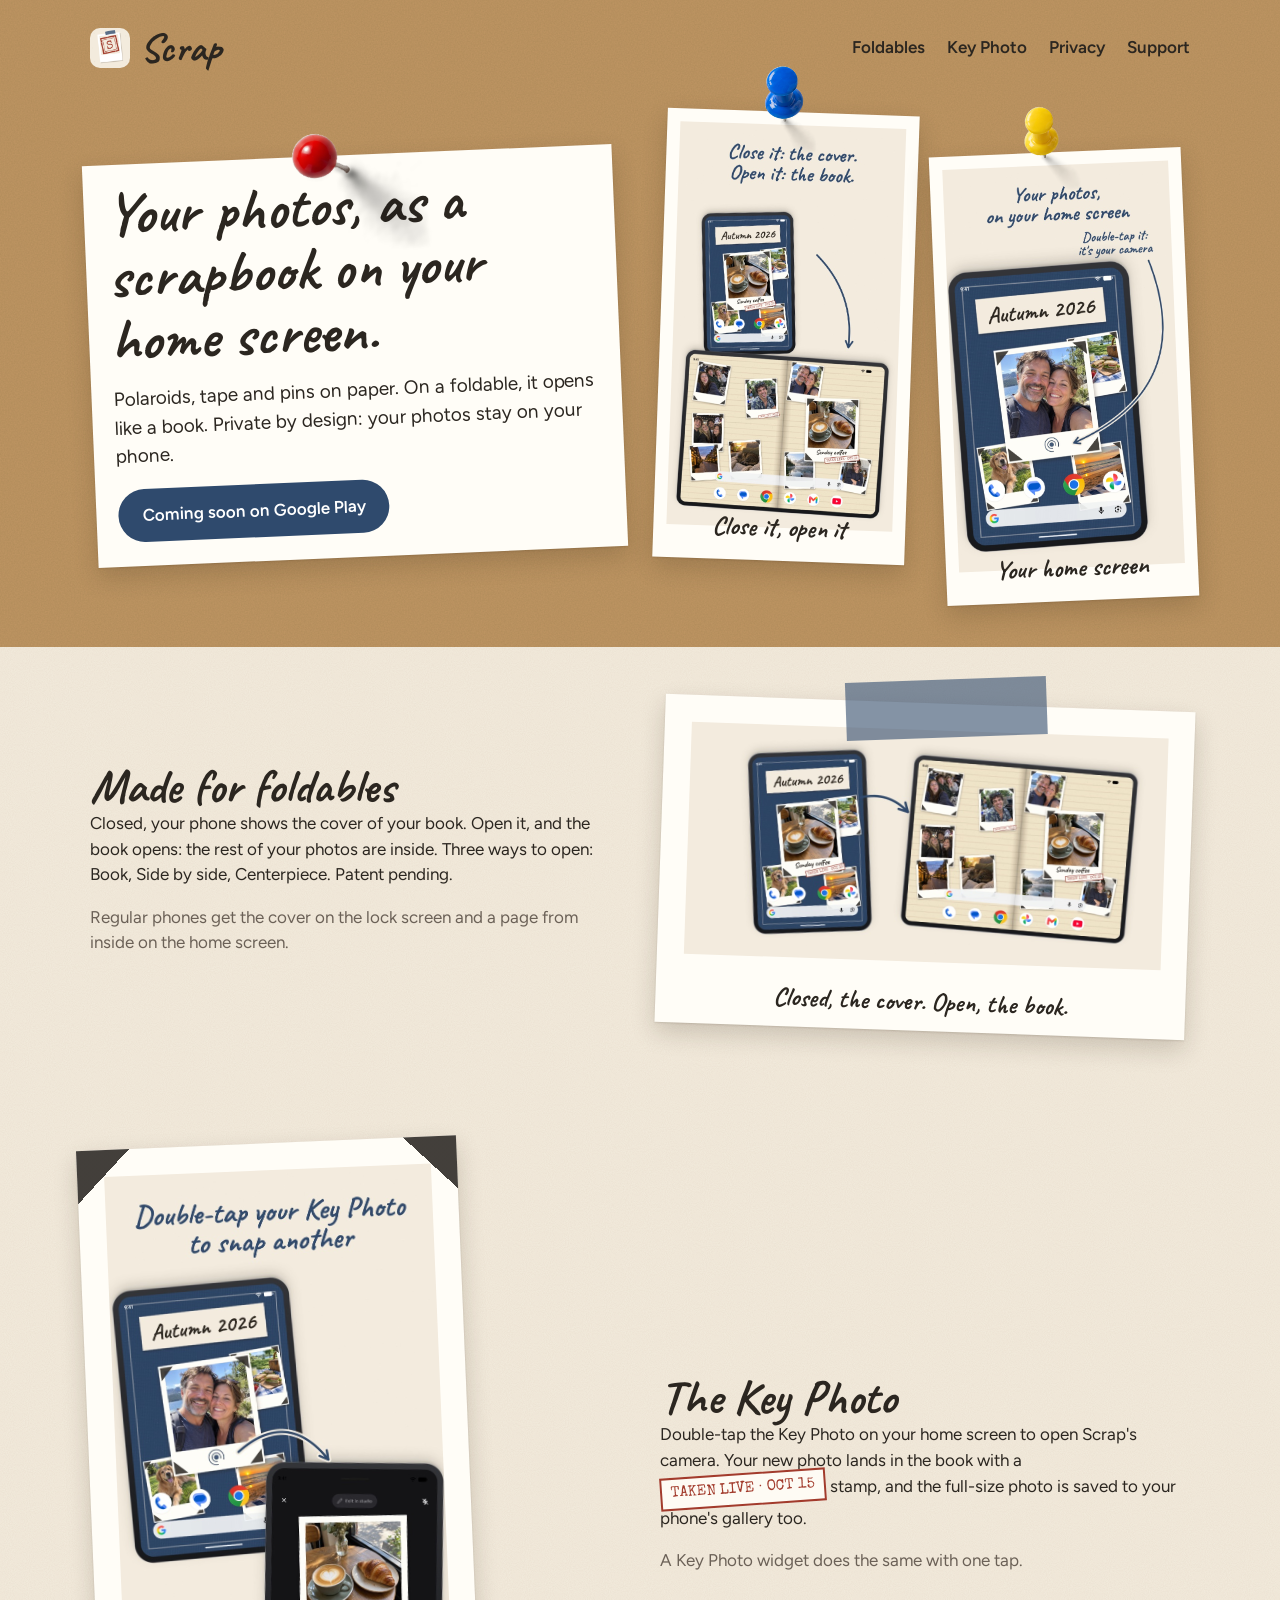
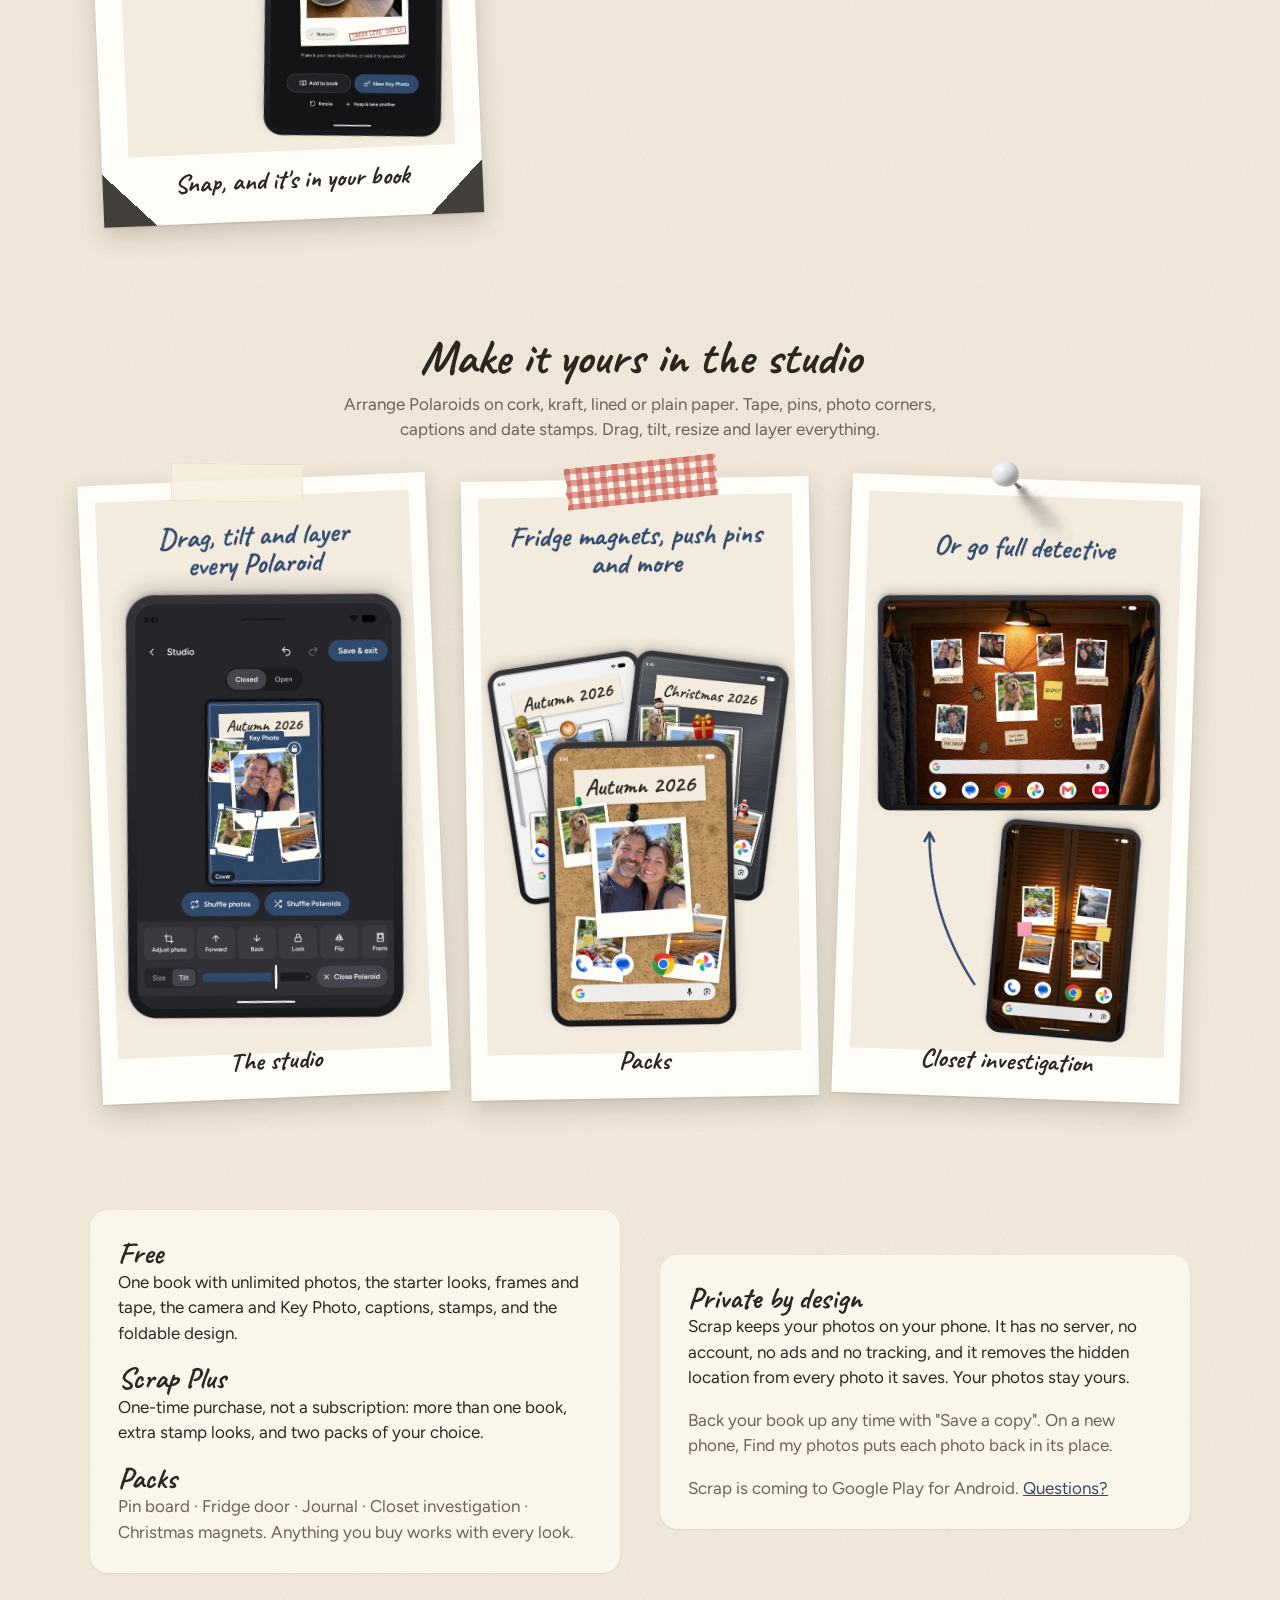
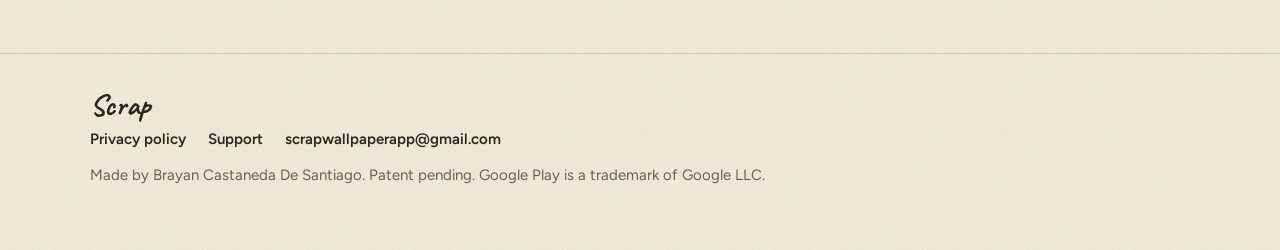
==== index.html @ 73b06fac "Patent pending: foldables line and footer Added the day the provisional patent application was filed" ====
<!doctype html>
<html lang="en">
<head>
<meta charset="utf-8">
<meta name="viewport" content="width=device-width, initial-scale=1">
<title>Scrap: Scrapbook Wallpaper</title>
<meta name="description" content="Your photos as a scrapbook wallpaper. On a foldable, it opens like a book. Private by design: no account, no ads, no tracking.">
<meta name="theme-color" content="#BF9563">
<link rel="canonical" href="https://scrapwallpaper.com/">
<meta property="og:type" content="website">
<meta property="og:title" content="Scrap: Scrapbook Wallpaper">
<meta property="og:description" content="Your photos as a scrapbook wallpaper. On a foldable, it opens like a book. Private by design: no account, no ads, no tracking.">
<meta property="og:url" content="https://scrapwallpaper.com/">
<meta property="og:image" content="https://scrapwallpaper.com/assets/img/feature.jpg">
<meta name="twitter:card" content="summary_large_image">
<link rel="icon" href="assets/img/icon-512.png">
<link rel="apple-touch-icon" href="assets/img/icon-512.png">
<link rel="stylesheet" href="assets/site.css">
<style>
.mp { position: absolute; left: 51.5%; top: 0; margin-top: 6%; width: min(28%, 150px); aspect-ratio: 220 / 205; z-index: 2; pointer-events: none; transform: translate(-50%, -50%) rotate(var(--tilt, 0deg)); }
.pp { position: absolute; left: 48.5%; top: 0; margin-top: -2%; width: min(24%, 130px); aspect-ratio: 236 / 360; z-index: 2; pointer-events: none; transform: translate(-50%, -50%) rotate(var(--tilt, 0deg)); }
.mp img, .pp img { position: absolute; inset: 0; width: 100%; height: 100%; }
.tp { position: absolute; left: calc(50% + var(--shift, 0%)); top: 0; margin-top: 1%; width: 38%; aspect-ratio: 38 / 11; z-index: 2; transform: translate(-50%, -50%) rotate(var(--tilt, 0deg)); }
.tp.navy { background: rgba(47, 74, 109, .59); }
.tp.cream { background: rgba(248, 241, 222, .82); box-shadow: 0 0 0 .5px rgba(43, 38, 32, .12) inset; }
.tp.washi { width: 44%; aspect-ratio: 44 / 12; background-color: rgba(251, 244, 236, .9); background-image: repeating-linear-gradient(90deg, rgba(196, 71, 58, .5) 0 6px, transparent 6px 12px), repeating-linear-gradient(0deg, rgba(196, 71, 58, .5) 0 6px, transparent 6px 12px); clip-path: polygon(0 0, 100% 0, 98.5% 20%, 100% 40%, 98.5% 60%, 100% 80%, 98.5% 100%, 0 100%, 1.5% 80%, 0 60%, 1.5% 40%, 0 20%); }
.hero-shots { display: grid; grid-template-columns: 1fr 1fr; gap: 26px; align-items: start; }
.page { max-width: 760px; margin: 0 auto; }
.page h2 { font-size: 30px; margin: 26px 0 6px; }
.page ul { padding-left: 22px; } .page li { margin: 6px 0; }
.qa h2 { font-size: 30px; margin: 28px 0 4px; }
</style>
</head>
<body class="home">
<div class="corkbg" style="padding:0 0 46px">
  <div class="wrap top"><a class="wordmark" href="./"><img src="assets/img/icon-512.png" alt="">Scrap</a><nav><a href="./#foldables">Foldables</a><a href="./#key-photo">Key Photo</a><a href="privacy/">Privacy</a><a href="support/">Support</a></nav></div>
  <div class="wrap grid2" style="align-items:center;padding-top:16px">
    <div class="polaroid tilt-l" style="padding:18px 22px 24px"><span class="mp" style="--tilt:-1.5deg"><img src="assets/img/pins/red.shadow.png" alt=""><img src="assets/img/pins/red.png" alt=""></span>
      <h1 style="font-size:clamp(40px,5.6vw,60px)">Your photos, as a scrapbook on your home screen.</h1>
      <p style="font-size:19px;margin:14px 0 18px">Polaroids, tape and pins on paper. On a foldable, it opens like a book. Private by design: your photos stay on your phone.</p>
      <a class="btn" href="#coming-soon">Coming soon on Google Play</a>
    </div>
    <div class="hero-shots">
      <div class="polaroid tilt-r"><span class="pp" style="--tilt:1.2deg"><img src="assets/img/pushpins/blue.shadow.png" alt=""><img src="assets/img/pushpins/blue.png" alt=""></span><img src="assets/img/shot-1.jpg" alt="Close it: the cover. Open it: the book." width="675" height="1200"><div class="cap">Close it, open it</div></div>
      <div class="polaroid tilt-l" style="margin-top:40px"><span class="pp" style="--tilt:-1.8deg"><img src="assets/img/pushpins/yellow.shadow.png" alt=""><img src="assets/img/pushpins/yellow.png" alt=""></span><img src="assets/img/shot-2.jpg" alt="The home screen with the Key Photo" width="675" height="1200"><div class="cap">Your home screen</div></div>
    </div>
  </div>
</div>
<section class="section" id="foldables">
  <div class="wrap grid2">
    <div class="feature">
      <h2>Made for foldables</h2>
      <p>Closed, your phone shows the cover of your book. Open it, and the book opens: the rest of your photos are inside. Three ways to open: Book, Side by side, Centerpiece. Patent pending.</p>
      <p class="muted">Regular phones get the cover on the lock screen and a page from inside on the home screen.</p>
    </div>
    <div class="polaroid tilt-r"><span class="tp navy" style="--tilt:-4deg;--shift:3%"></span><img src="assets/img/feature.jpg" alt="A closed and an open foldable phone showing the same scrapbook" width="1024" height="500"><div class="cap">Closed, the cover. Open, the book.</div></div>
  </div>
</section>
<section class="section" id="key-photo">
  <div class="wrap grid2">
    <div class="polaroid corners tilt-l" style="max-width:380px"><span class="c c1"></span><span class="c c2"></span><span class="c c3"></span><span class="c c4"></span><img src="assets/img/shot-4.jpg" alt="Scrap's camera" width="675" height="1200"><div class="cap">Snap, and it's in your book</div></div>
    <div class="feature">
      <h2>The Key Photo</h2>
      <p>Double-tap the Key Photo on your home screen to open Scrap's camera. Your new photo lands in the book with a <span class="stamp">TAKEN LIVE · OCT 15</span> stamp, and the full-size photo is saved to your phone's gallery too.</p>
      <p class="muted">A Key Photo widget does the same with one tap.</p>
    </div>
  </div>
</section>
<section class="section" id="studio">
  <div class="wrap">
    <h2 style="text-align:center">Make it yours in the studio</h2>
    <p class="muted" style="text-align:center;max-width:640px;margin:10px auto 36px">Arrange Polaroids on cork, kraft, lined or plain paper. Tape, pins, photo corners, captions and date stamps. Drag, tilt, resize and layer everything.</p>
    <div class="grid3">
      <div class="polaroid tilt-l"><span class="tp cream" style="--tilt:3deg;--shift:-4%"></span><img src="assets/img/shot-3.jpg" alt="The studio" width="675" height="1200"><div class="cap">The studio</div></div>
      <div class="polaroid tilt-s"><span class="tp washi" style="--tilt:-5deg;--shift:2%"></span><img src="assets/img/shot-7.jpg" alt="Packs: magnets, pins and more" width="675" height="1200"><div class="cap">Packs</div></div>
      <div class="polaroid tilt-r"><span class="mp" style="--tilt:1.4deg"><img src="assets/img/pins/white.shadow.png" alt=""><img src="assets/img/pins/white.png" alt=""></span><img src="assets/img/shot-8.jpg" alt="The closet investigation look" width="675" height="1200"><div class="cap">Closet investigation</div></div>
    </div>
  </div>
</section>
<section class="section" id="coming-soon">
  <div class="wrap grid2">
    <div class="card">
      <h3>Free</h3>
      <p>One book with unlimited photos, the starter looks, frames and tape, the camera and Key Photo, captions, stamps, and the foldable design.</p>
      <h3>Scrap Plus</h3>
      <p>One-time purchase, not a subscription: more than one book, extra stamp looks, and two packs of your choice.</p>
      <h3>Packs</h3>
      <p class="muted" style="margin:0">Pin board · Fridge door · Journal · Closet investigation · Christmas magnets. Anything you buy works with every look.</p>
    </div>
    <div class="card">
      <h3>Private by design</h3>
      <p>Scrap keeps your photos on your phone. It has no server, no account, no ads and no tracking, and it removes the hidden location from every photo it saves. Your photos stay yours.</p>
      <p class="muted">Back your book up any time with "Save a copy". On a new phone, Find my photos puts each photo back in its place.</p>
      <p class="muted" style="margin:0">Scrap is coming to Google Play for Android. <a href="support/">Questions?</a></p>
    </div>
  </div>
</section>
<footer class="footer">
  <div class="wrap">
    <div class="hand">Scrap</div>
    <a href="privacy/">Privacy policy</a><a href="support/">Support</a><a href="mailto:scrapwallpaperapp@gmail.com">scrapwallpaperapp@gmail.com</a>
    <p style="margin-top:14px">Made by Brayan Castaneda De Santiago. Patent pending. Google Play is a trademark of Google LLC.</p>
  </div>
</footer>
</body></html>
---- assets/site.css ----
/* Scrap's website: the app's own colours, fonts and paper (see Android App ui/Theme.kt). */
@font-face { font-family: "Caveat"; src: url("fonts/Caveat.ttf") format("truetype"); font-weight: 400 700; font-display: swap; }
@font-face { font-family: "Figtree"; src: url("fonts/Figtree.ttf") format("truetype"); font-weight: 300 900; font-display: swap; }
@font-face { font-family: "Special Elite"; src: url("fonts/SpecialElite.ttf") format("truetype"); font-weight: 400; font-display: swap; }

:root {
  --paper: #F3EBDD; --card: #FBF6EC; --photo: #FFFDF7; --ink: #2B2620; --muted: #6B6157; --line: #D8CBB5;
  --navy: #2F4A6D; --red: #A23B2C; --cork: #BF9563; --vintage: #EFE3C8; --tape: rgba(47, 74, 109, .45);
  --grain: url("data:image/svg+xml,%3Csvg xmlns='http://www.w3.org/2000/svg' width='180' height='180'%3E%3Cfilter id='n'%3E%3CfeTurbulence type='fractalNoise' baseFrequency='0.95' numOctaves='2' stitchTiles='stitch'/%3E%3CfeColorMatrix values='0 0 0 0 0.36 0 0 0 0 0.28 0 0 0 0 0.16 0 0 0 0.10 0'/%3E%3C/filter%3E%3Crect width='100%25' height='100%25' filter='url(%23n)'/%3E%3C/svg%3E");
}
* { box-sizing: border-box; }
html { -webkit-text-size-adjust: 100%; }
body { margin: 0; font-family: "Figtree", system-ui, sans-serif; font-weight: 400; font-size: 17px; line-height: 1.5; color: var(--ink); background: var(--paper); background-image: var(--grain); }
a { color: var(--navy); }
img { max-width: 100%; height: auto; display: block; }
h1, h2, h3, .hand { font-family: "Caveat", cursive; font-weight: 700; line-height: 1.05; margin: 0; }
h1 { font-size: clamp(44px, 7vw, 76px); }
h2 { font-size: clamp(34px, 4.6vw, 48px); }
h3 { font-size: 30px; }
p { margin: 0 0 1em; }
.muted { color: var(--muted); }
.wrap { width: min(1100px, 100% - 40px); margin: 0 auto; }
.typed { font-family: "Special Elite", monospace; letter-spacing: .02em; }

/* Top bar */
.top { display: flex; align-items: center; justify-content: space-between; gap: 16px; padding: 18px 0; flex-wrap: wrap; }
.top nav { display: flex; flex-wrap: wrap; gap: 4px 0; }
.wordmark { font-family: "Caveat", cursive; font-weight: 700; font-size: 40px; text-decoration: none; color: inherit; display: flex; align-items: center; gap: 10px; }
.wordmark img { width: 40px; height: 40px; border-radius: 10px; }
.top nav a { margin-left: 22px; text-decoration: none; font-weight: 600; color: inherit; }

/* Buttons and pills */
.btn { display: inline-flex; align-items: center; gap: 10px; background: var(--navy); color: #fff; text-decoration: none; font-weight: 600; padding: 14px 24px; border-radius: 999px; font-size: 17px; }
.btn.quiet { background: transparent; color: var(--ink); border: 1.5px solid var(--line); }
.soon { display: inline-block; font-family: "Special Elite", monospace; font-size: 14px; color: var(--red); border: 2px solid var(--red); padding: 4px 10px; transform: rotate(-3deg); background: rgba(255, 253, 247, .9); }

/* Polaroids */
.polaroid { position: relative; background: var(--photo); padding: 5% 5% 13%; box-shadow: 0 10px 24px rgba(40, 25, 10, .18), 0 1px 2px rgba(40, 25, 10, .12); }
.polaroid img { width: 100%; }
.polaroid .cap { position: absolute; left: 0; right: 0; bottom: 3%; text-align: center; font-family: "Caveat", cursive; font-weight: 700; font-size: 26px; color: var(--ink); }
.tilt-l { transform: rotate(-2.4deg); } .tilt-r { transform: rotate(2deg); } .tilt-s { transform: rotate(-1deg); }
.tape::before { content: ""; position: absolute; top: -12px; left: 50%; width: 38%; height: 26px; background: var(--tape); transform: translateX(-50%) rotate(-3deg); }
.corners > .c { position: absolute; width: min(14%, 54px); aspect-ratio: 1; background: linear-gradient(135deg, #2E2A26 50%, transparent 50%); opacity: .9; }
.corners > .c2 { right: 0; top: 0; transform: scaleX(-1); } .corners > .c3 { right: 0; bottom: 0; transform: scale(-1); } .corners > .c4 { left: 0; bottom: 0; transform: scaleY(-1); }
.corners > .c1 { left: 0; top: 0; }
.pin { position: absolute; top: -9px; left: 50%; width: 20px; height: 20px; margin-left: -10px; border-radius: 50%; background: radial-gradient(circle at 35% 32%, #ffb3a9, #c4473a 55%, #7e241c 100%); box-shadow: 3px 5px 6px rgba(30, 20, 10, .4); }
.pin.blue { background: radial-gradient(circle at 35% 32%, #b7d4ff, #3c6fb0 55%, #1f3f6b 100%); }
.pin.yellow { background: radial-gradient(circle at 35% 32%, #fff2b0, #e2b53a 55%, #8a6a12 100%); }

/* Cards and sections */
.card { background: var(--card); border-radius: 18px; padding: 28px; box-shadow: 0 1px 2px rgba(40, 25, 10, .08); }
.section { padding: 56px 0; }
.grid2 { display: grid; grid-template-columns: 1fr 1fr; gap: 40px; align-items: center; }
.grid3 { display: grid; grid-template-columns: repeat(3, 1fr); gap: 28px; align-items: start; }
.grid2 > *, .grid3 > *, .hero-shots > * { min-width: 0; }
.feature p { font-size: 17px; }
.lined { background-color: var(--vintage); background-image: repeating-linear-gradient(180deg, transparent 0 27px, rgba(120, 90, 50, .16) 27px 28px), var(--grain); }
.cloth { background-color: #2D4566; color: #F3EBDD; background-image: repeating-linear-gradient(0deg, rgba(8, 18, 34, .16) 0 1px, transparent 1px 4px), repeating-linear-gradient(90deg, rgba(200, 215, 235, .07) 0 1px, transparent 1px 5px); }
.corkbg { background-color: var(--cork); background-image: url("data:image/svg+xml,%3Csvg xmlns='http://www.w3.org/2000/svg' width='200' height='200'%3E%3Cfilter id='c'%3E%3CfeTurbulence type='fractalNoise' baseFrequency='0.7' numOctaves='3' stitchTiles='stitch'/%3E%3CfeColorMatrix values='0 0 0 0 0.35 0 0 0 0 0.22 0 0 0 0 0.08 0 0 0 0.45 0'/%3E%3C/filter%3E%3Crect width='100%25' height='100%25' filter='url(%23c)'/%3E%3C/svg%3E"); }
.plate { display: inline-block; background: var(--paper); color: var(--ink); padding: 6px 44px 10px; font-family: "Caveat", cursive; font-weight: 700; font-size: clamp(56px, 8vw, 92px); line-height: 1; transform: rotate(-1.2deg); box-shadow: 0 6px 14px rgba(0, 0, 0, .35); }
.cover-border { border: 1.5px solid rgba(243, 235, 221, .45); border-radius: 6px; }
.stamp { display: inline-block; font-family: "Special Elite", monospace; font-size: 15px; color: var(--red); border: 2px solid var(--red); padding: 3px 9px; background: rgba(255, 253, 247, .92); transform: rotate(-4deg); }
.footer { padding: 36px 0 48px; color: var(--muted); font-size: 15px; border-top: 1px solid var(--line); margin-top: 24px; }
.footer a { color: var(--ink); text-decoration: none; margin-right: 22px; font-weight: 600; }
.footer .hand { font-size: 30px; color: var(--ink); margin-bottom: 6px; }
.badge-row { display: flex; gap: 14px; align-items: center; flex-wrap: wrap; margin-top: 22px; }

@media (max-width: 760px) {
  body { font-size: 16px; }
  .wrap { width: min(1100px, 100% - 32px); }
  .top nav a { margin-left: 0; margin-right: 16px; font-size: 15px; }
  .wordmark { font-size: 34px; }
  .grid2, .grid3 { grid-template-columns: 1fr; gap: 28px; }
  .section { padding: 40px 0; }
  .card { padding: 22px; }
  .hero-shots { grid-template-columns: 1fr 1fr !important; }
}
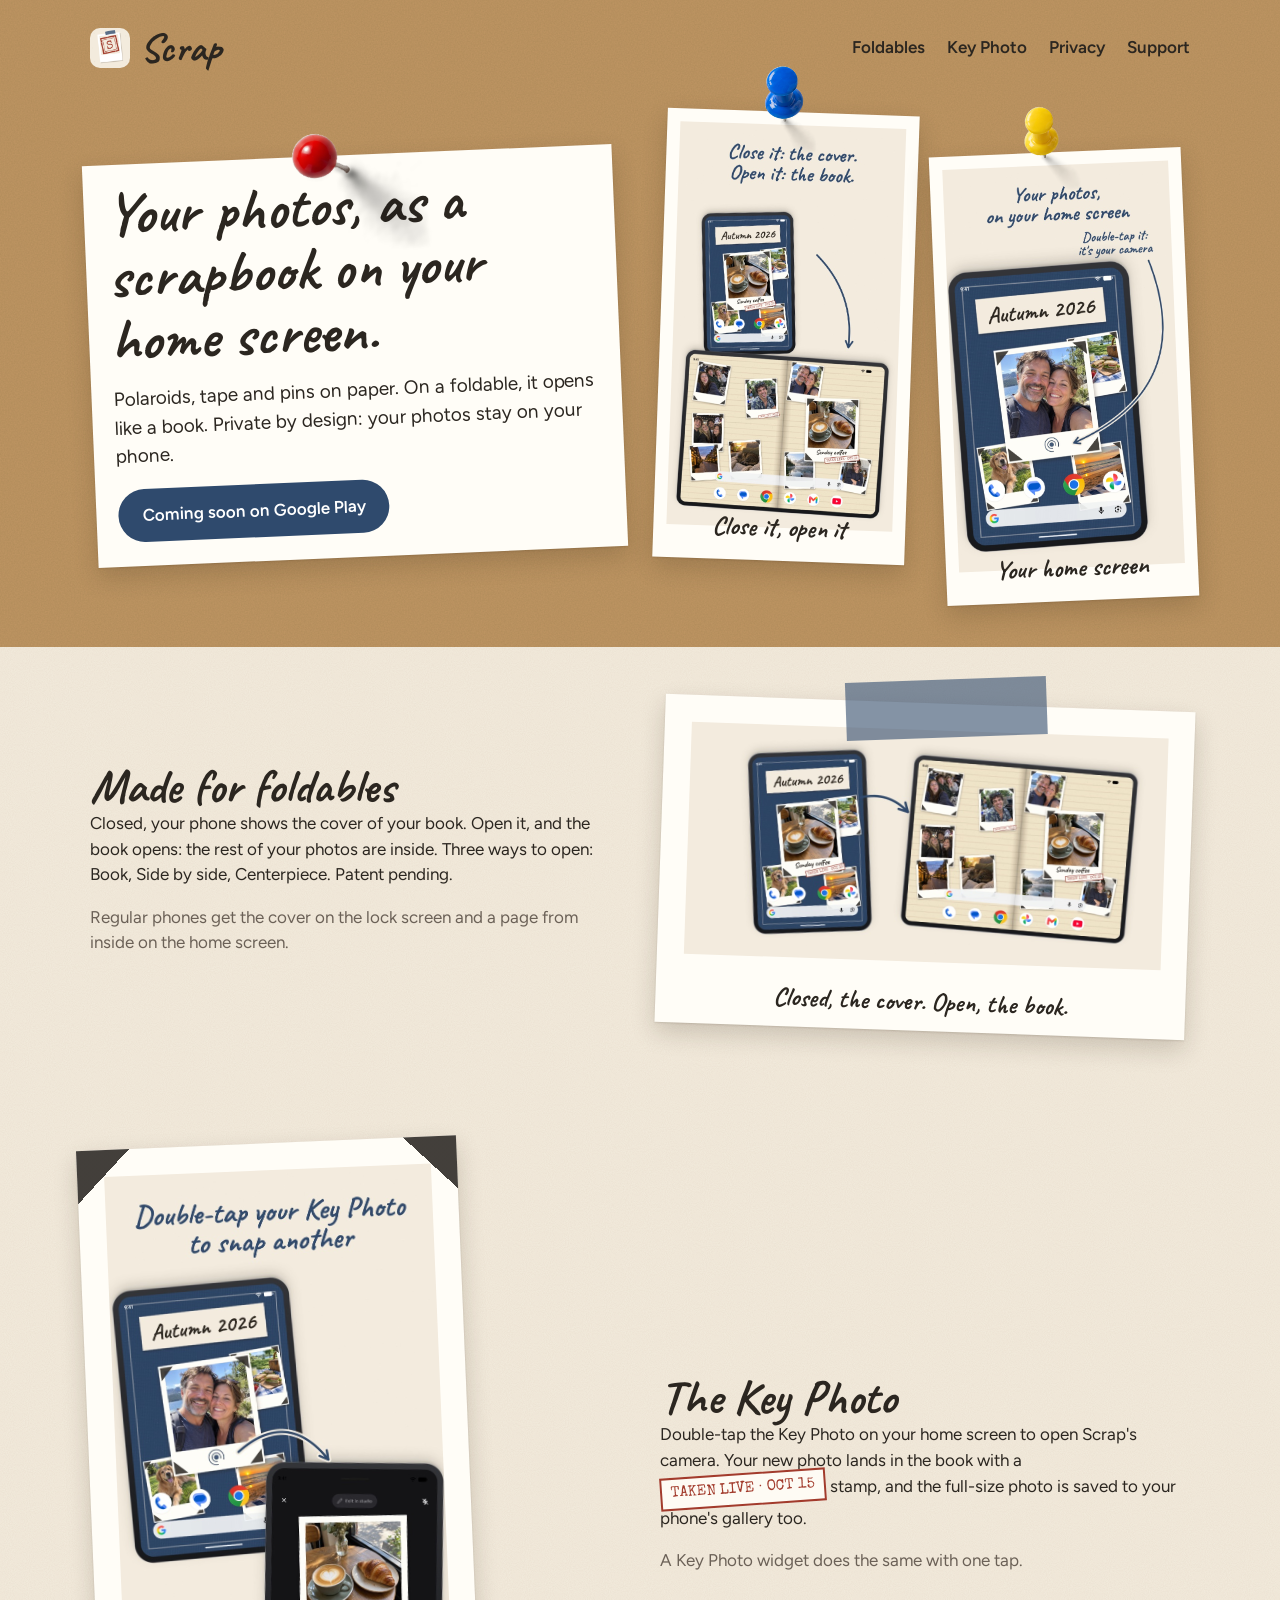
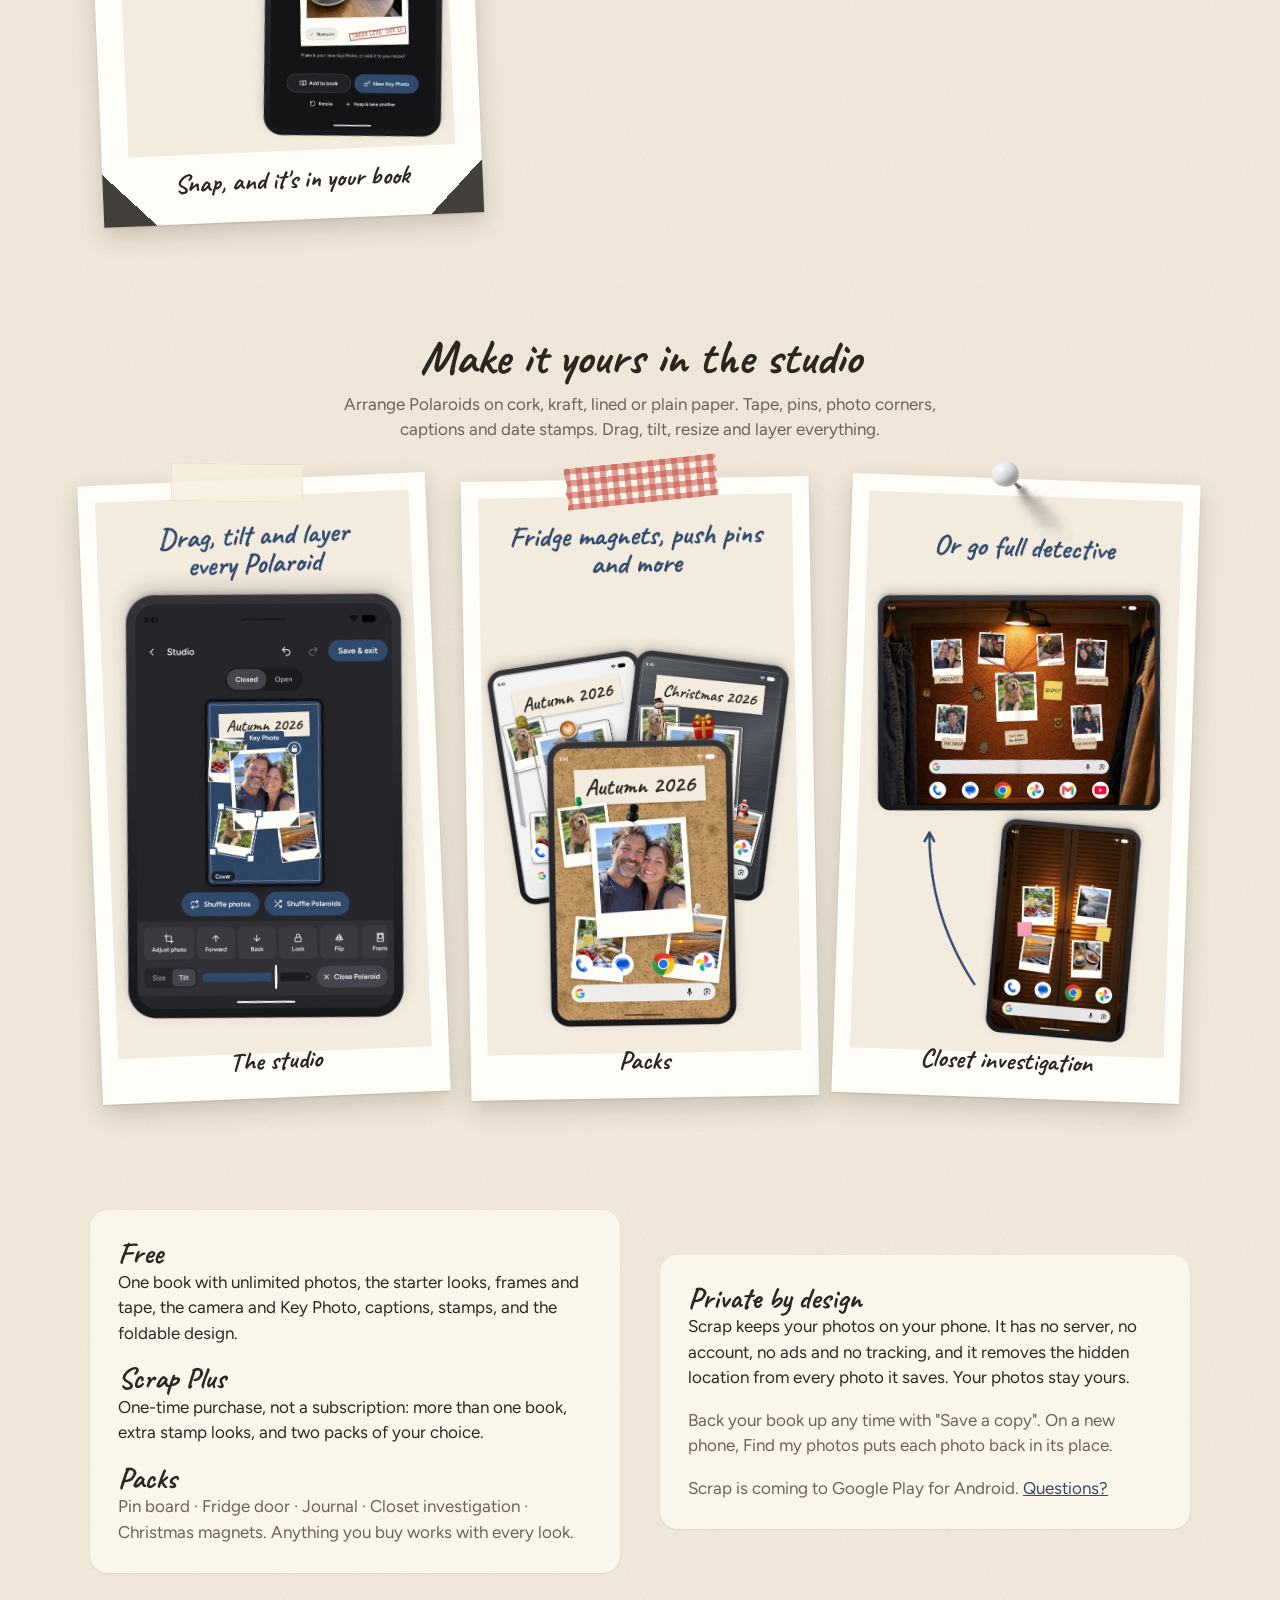
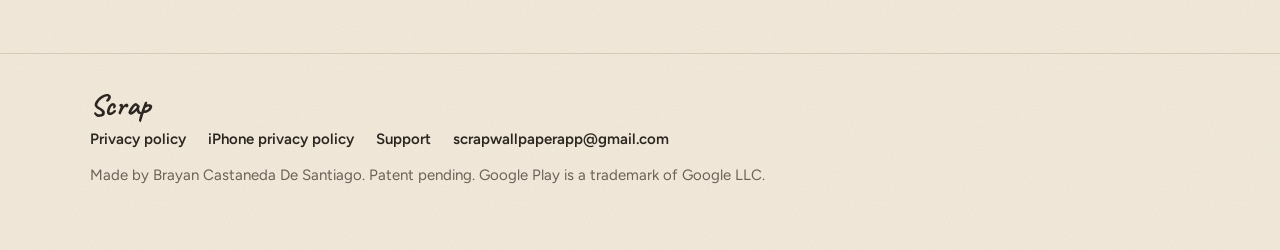
==== commit f7220d3b: "iPhone privacy policy at /privacy/iphone/ (October 30, 2026), linked from every page's footer Co-Aut" ====
--- a/index.html
+++ b/index.html
@@ -98,7 +98,7 @@
 <footer class="footer">
   <div class="wrap">
     <div class="hand">Scrap</div>
-    <a href="privacy/">Privacy policy</a><a href="support/">Support</a><a href="mailto:scrapwallpaperapp@gmail.com">scrapwallpaperapp@gmail.com</a>
+    <a href="privacy/">Privacy policy</a><a href="privacy/iphone/">iPhone privacy policy</a><a href="support/">Support</a><a href="mailto:scrapwallpaperapp@gmail.com">scrapwallpaperapp@gmail.com</a>
     <p style="margin-top:14px">Made by Brayan Castaneda De Santiago. Patent pending. Google Play is a trademark of Google LLC.</p>
   </div>
 </footer>
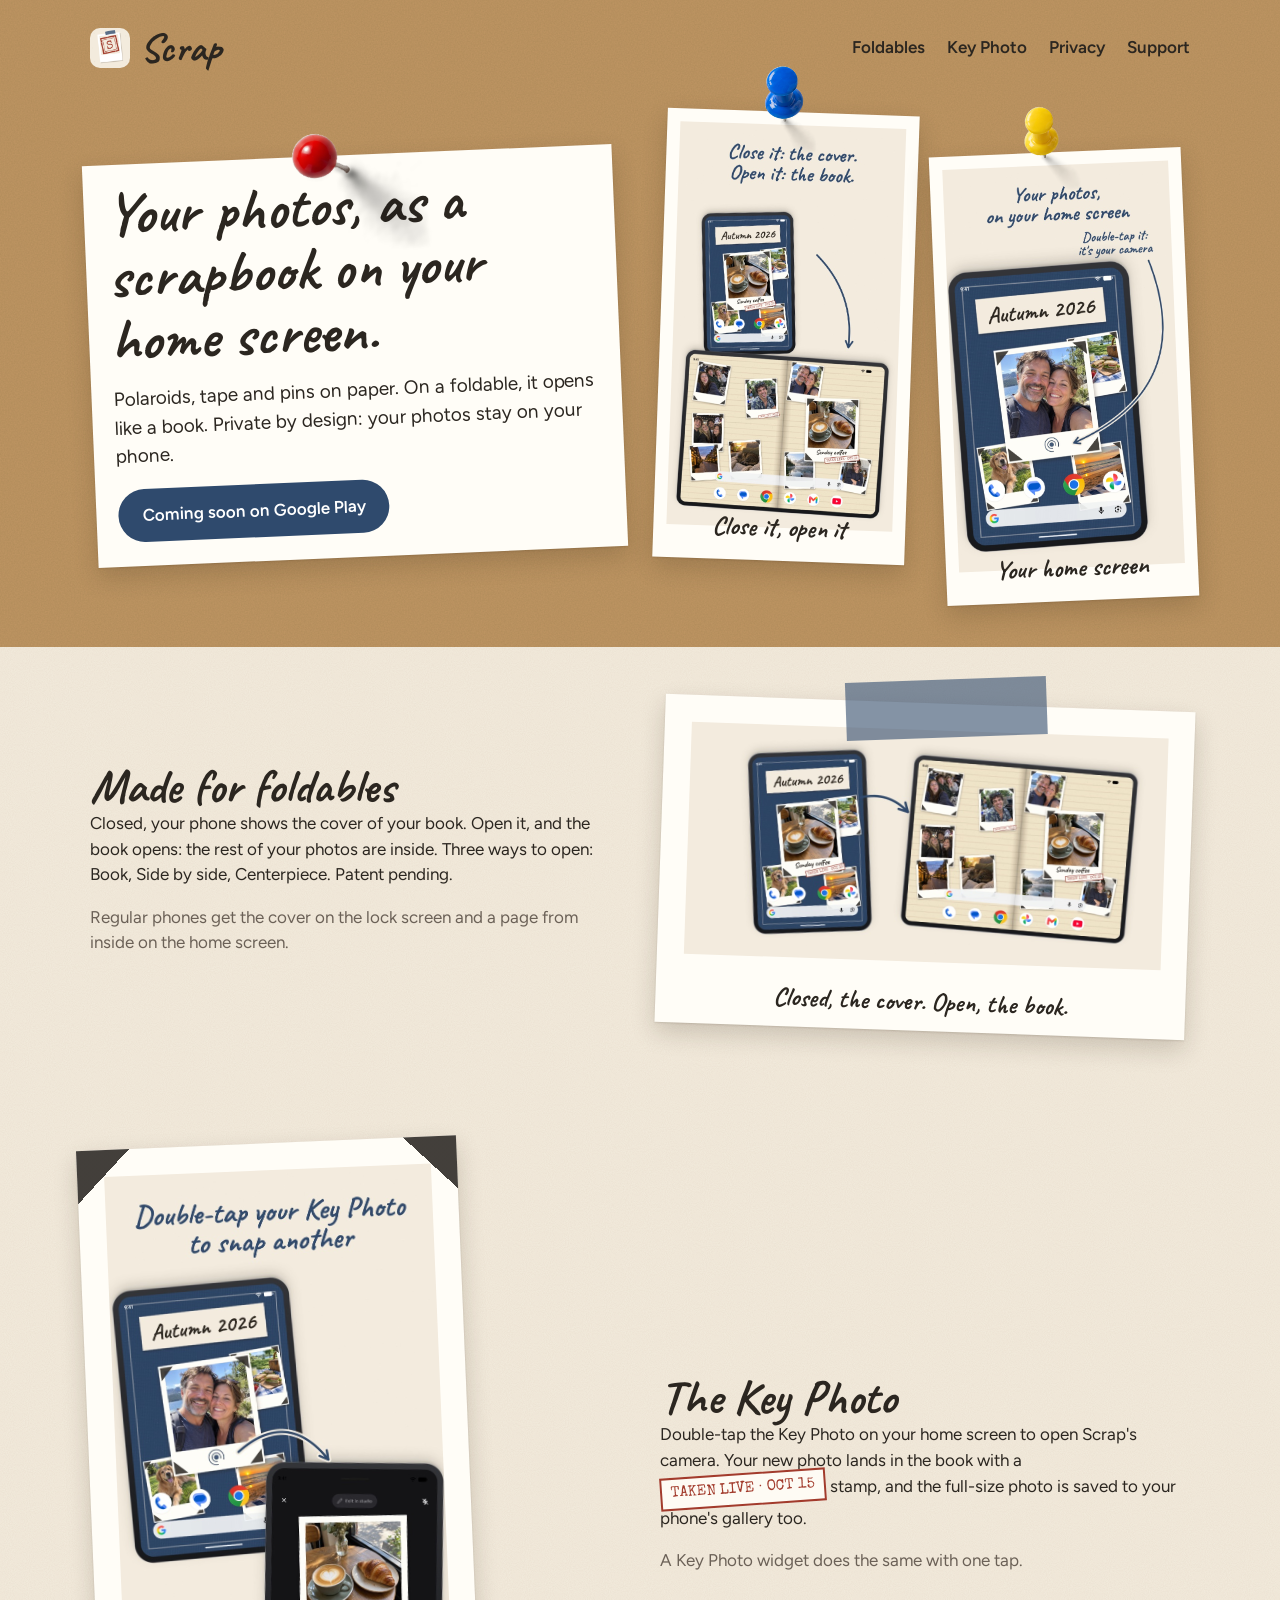
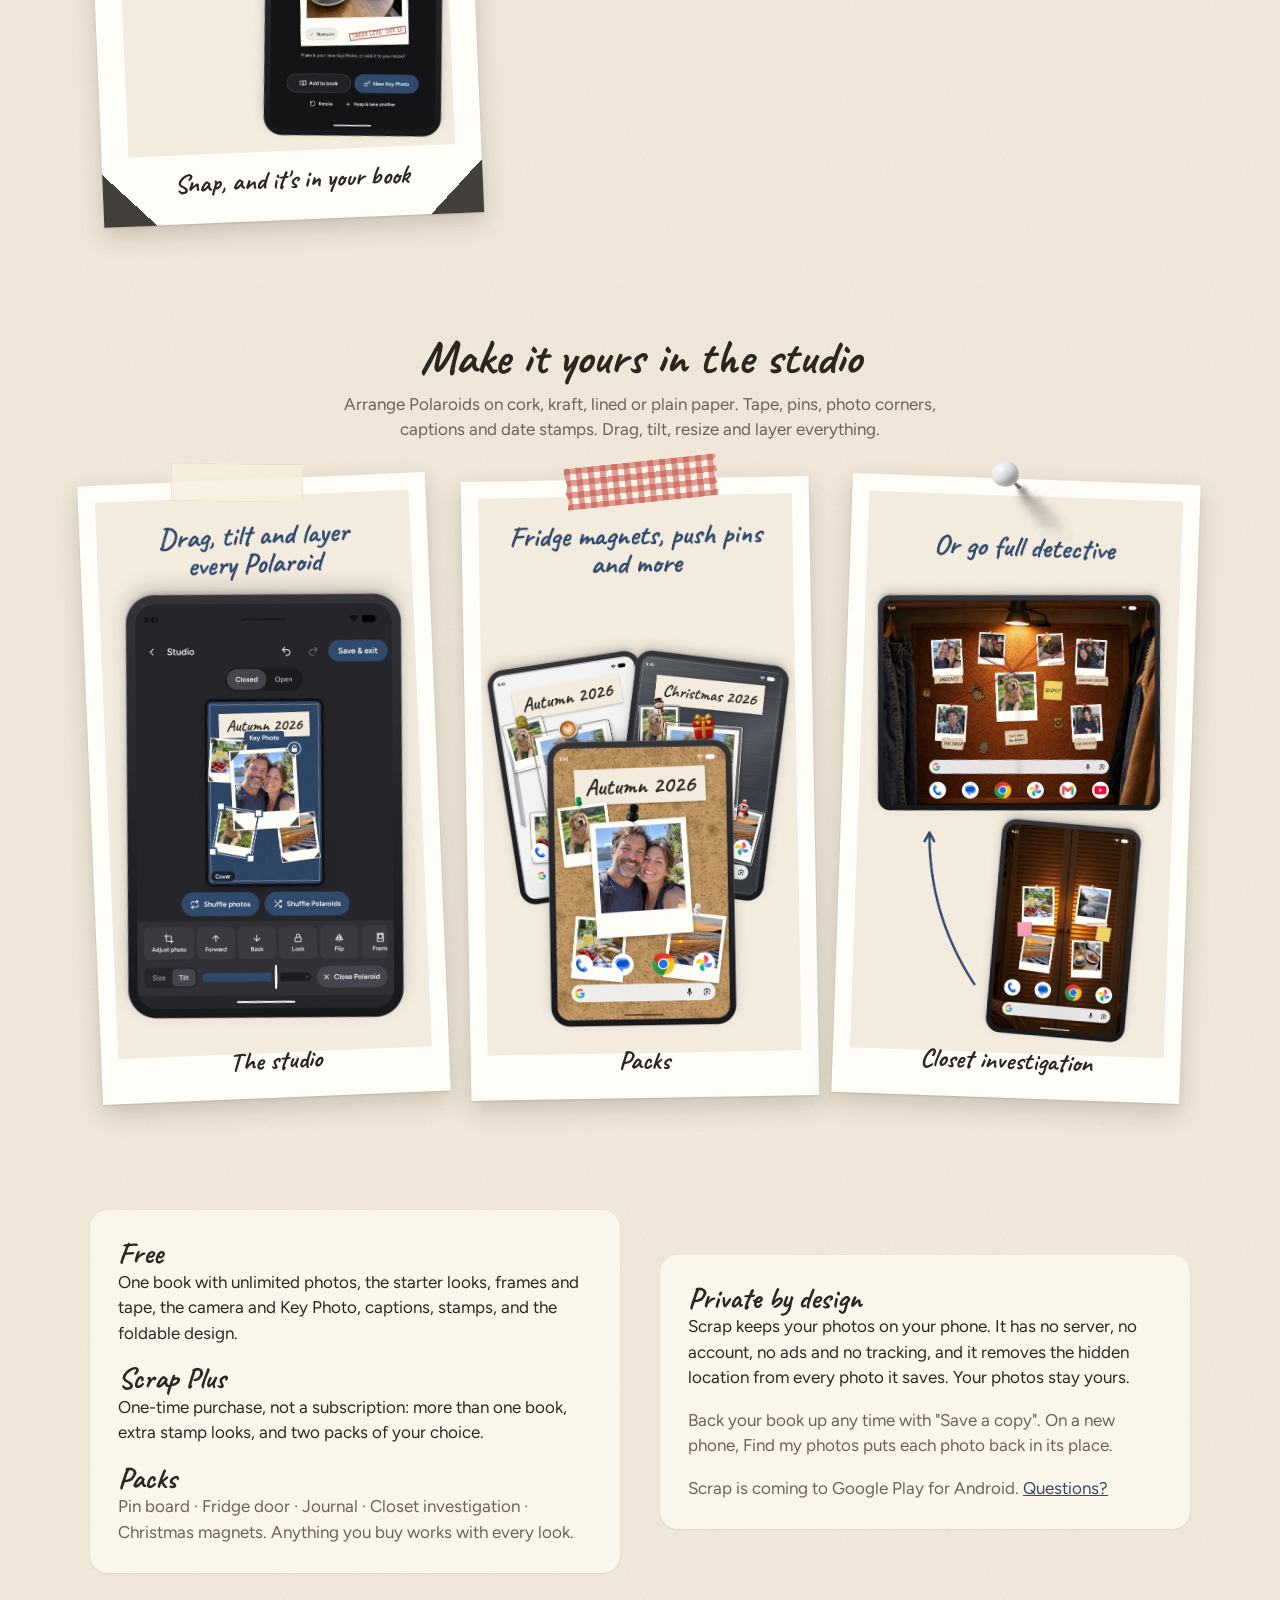
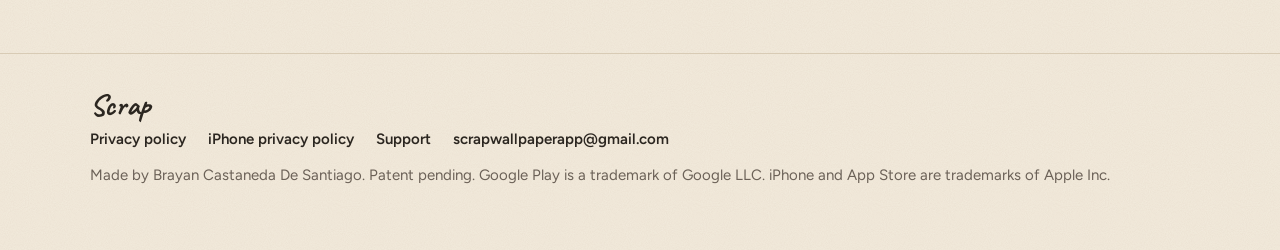
==== commit 76938c06: "Support page covers iPhone too (October 30, 2026); Apple trademark line in the footer; long links wr" ====
--- a/index.html
+++ b/index.html
@@ -99,7 +99,7 @@
   <div class="wrap">
     <div class="hand">Scrap</div>
     <a href="privacy/">Privacy policy</a><a href="privacy/iphone/">iPhone privacy policy</a><a href="support/">Support</a><a href="mailto:scrapwallpaperapp@gmail.com">scrapwallpaperapp@gmail.com</a>
-    <p style="margin-top:14px">Made by Brayan Castaneda De Santiago. Patent pending. Google Play is a trademark of Google LLC.</p>
+    <p style="margin-top:14px">Made by Brayan Castaneda De Santiago. Patent pending. Google Play is a trademark of Google LLC. iPhone and App Store are trademarks of Apple Inc.</p>
   </div>
 </footer>
 </body></html>
--- a/assets/site.css
+++ b/assets/site.css
@@ -49,6 +49,7 @@
 
 /* Cards and sections */
 .card { background: var(--card); border-radius: 18px; padding: 28px; box-shadow: 0 1px 2px rgba(40, 25, 10, .08); }
+.card a { overflow-wrap: anywhere; } /* the email address wraps on a phone instead of running off the card */
 .section { padding: 56px 0; }
 .grid2 { display: grid; grid-template-columns: 1fr 1fr; gap: 40px; align-items: center; }
 .grid3 { display: grid; grid-template-columns: repeat(3, 1fr); gap: 28px; align-items: start; }
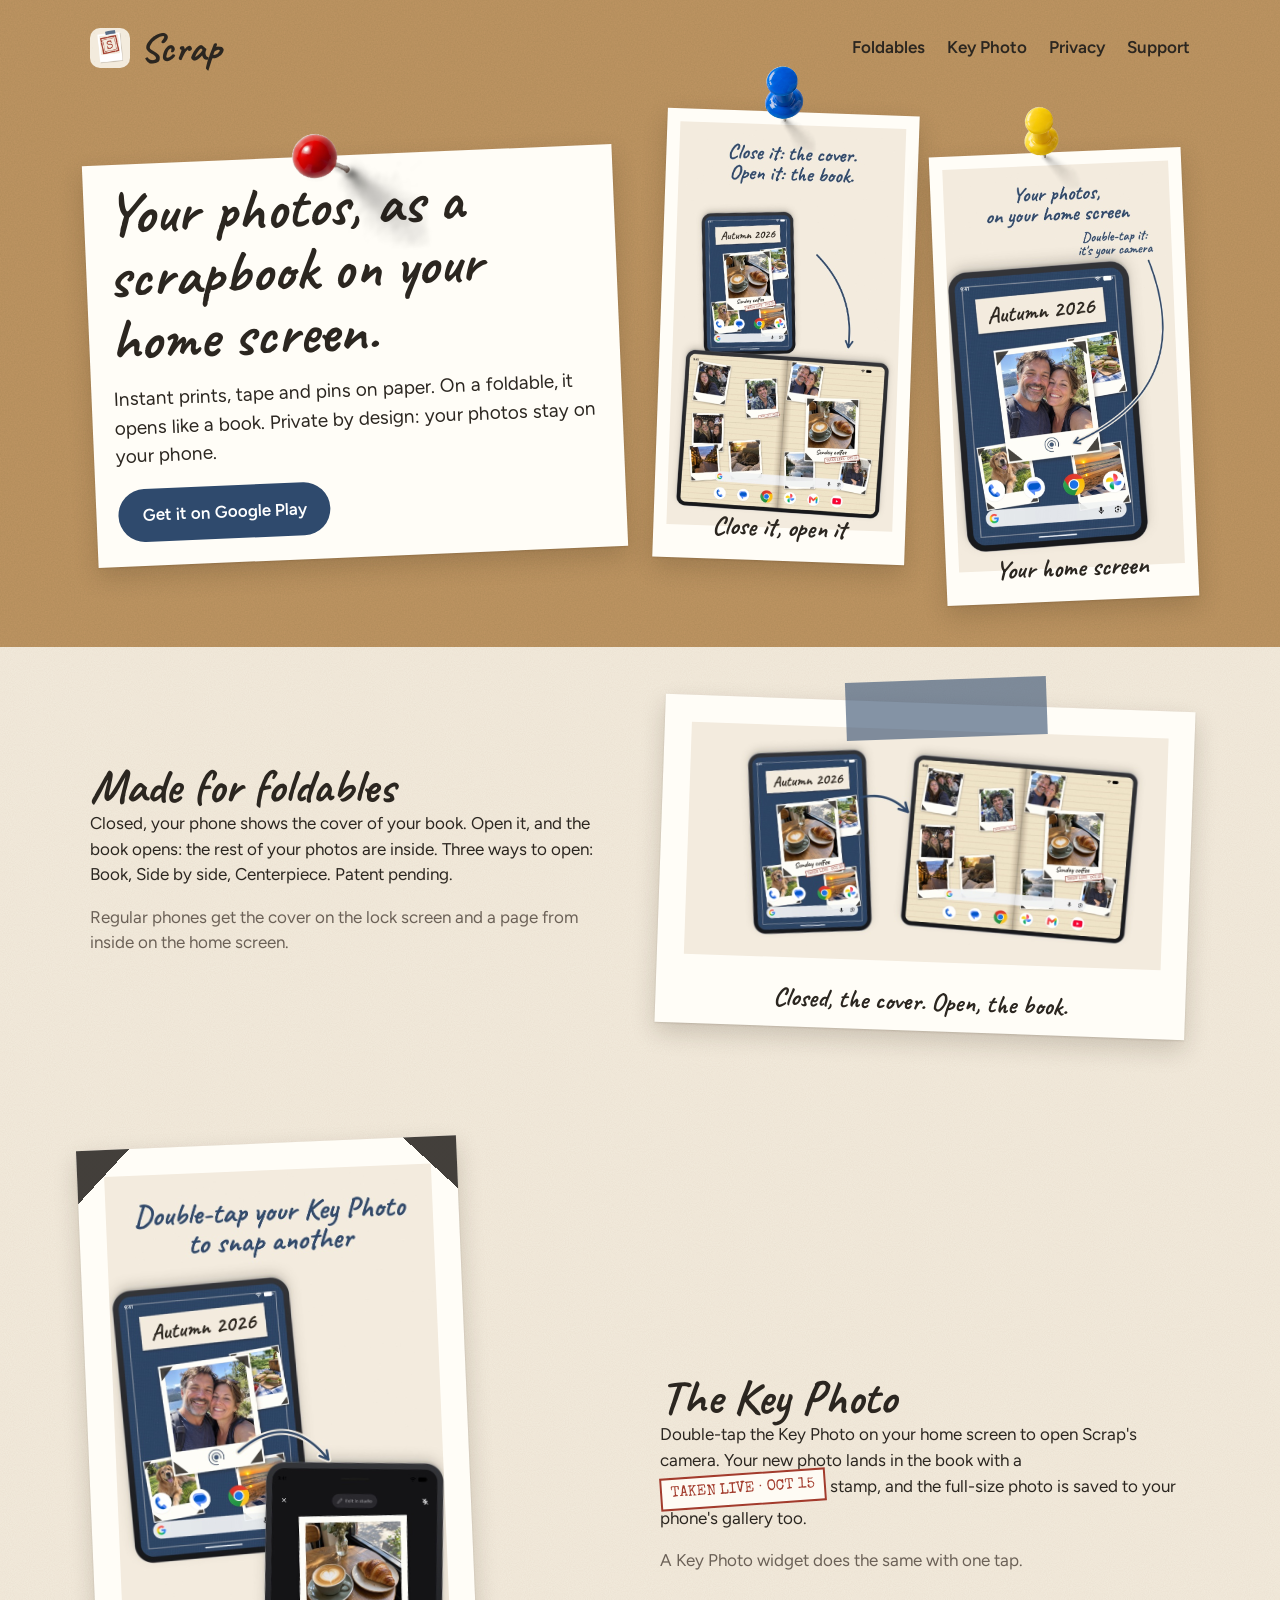
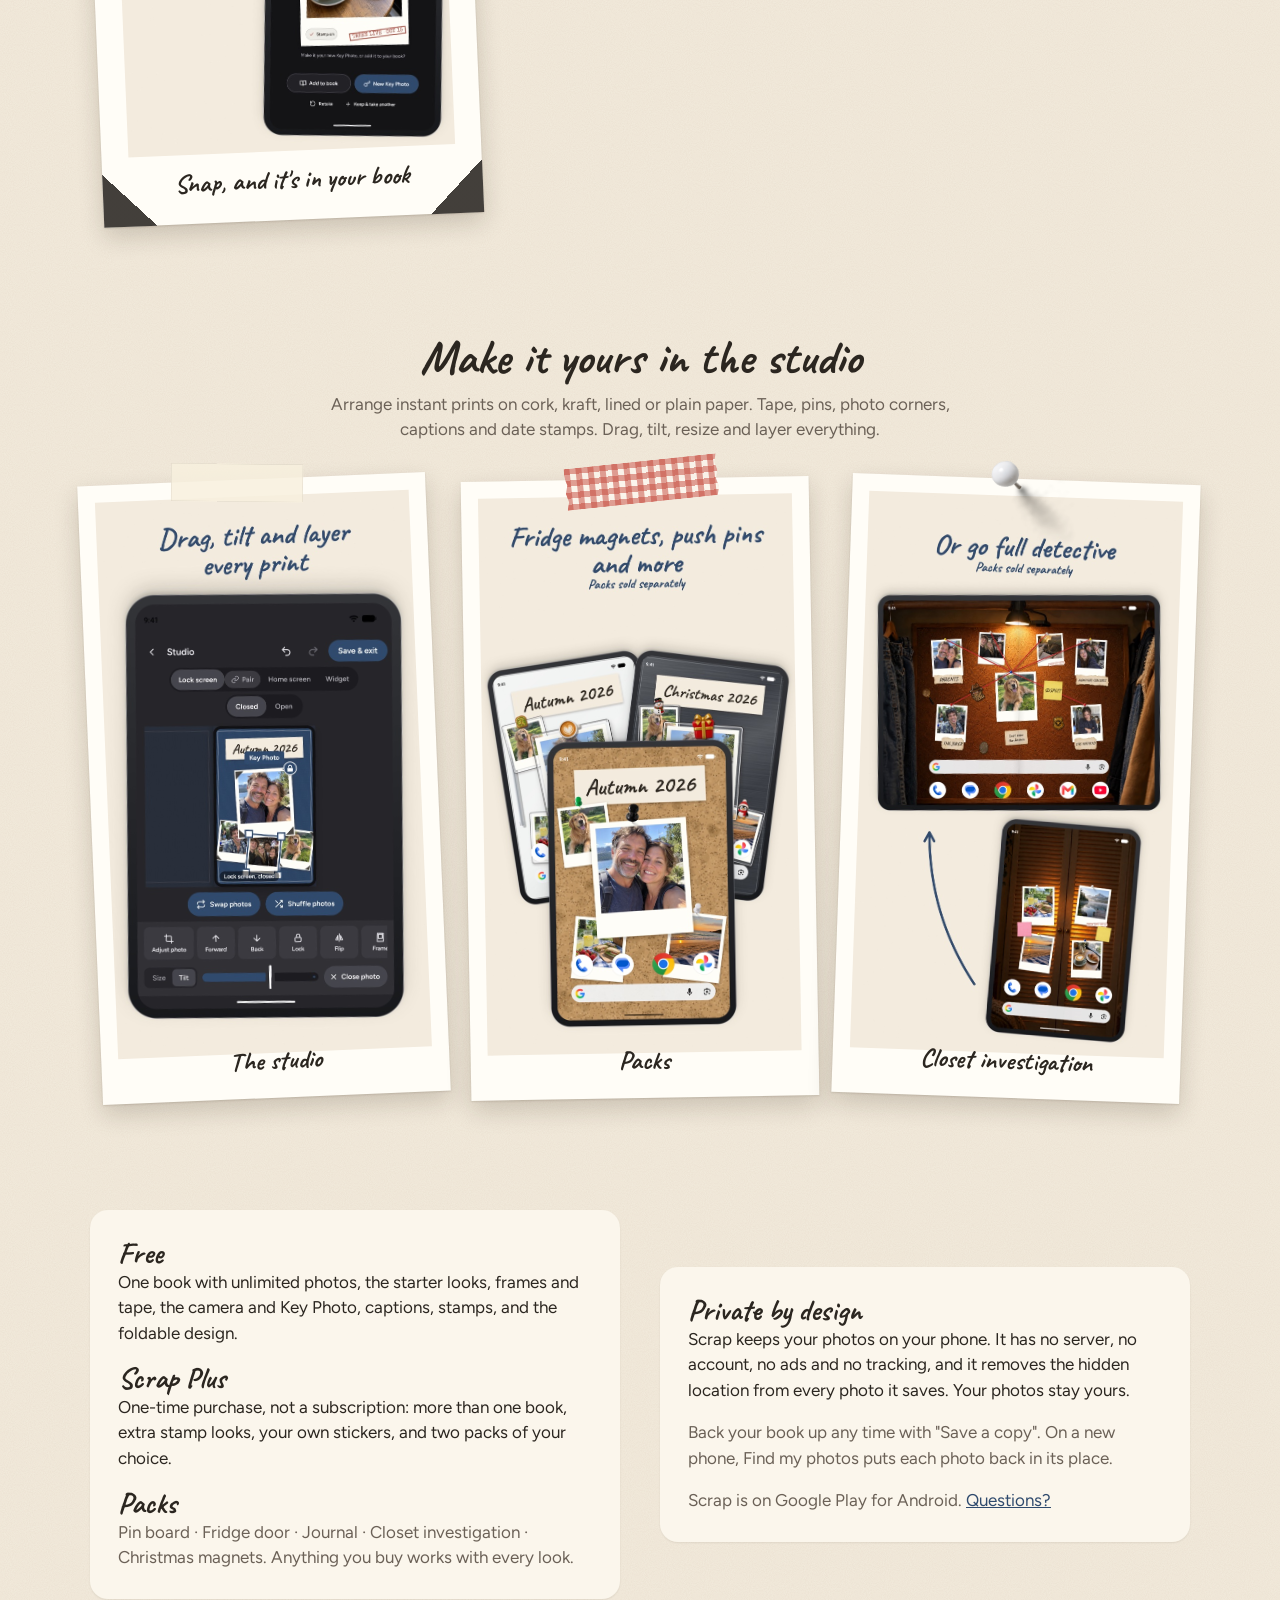
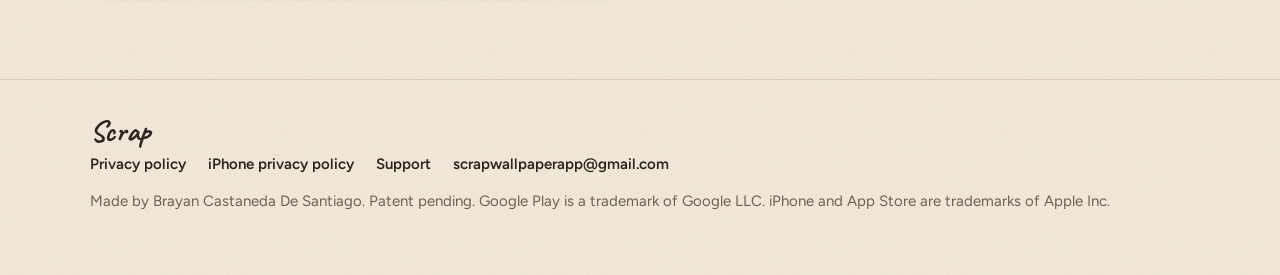
==== commit ea3c79af: "Android launch (1.0.3): "Get it on Google Play" with the tracked link, "instant prints", Scrap Plus " ====
--- a/index.html
+++ b/index.html
@@ -37,8 +37,8 @@
   <div class="wrap grid2" style="align-items:center;padding-top:16px">
     <div class="polaroid tilt-l" style="padding:18px 22px 24px"><span class="mp" style="--tilt:-1.5deg"><img src="assets/img/pins/red.shadow.png" alt=""><img src="assets/img/pins/red.png" alt=""></span>
       <h1 style="font-size:clamp(40px,5.6vw,60px)">Your photos, as a scrapbook on your home screen.</h1>
-      <p style="font-size:19px;margin:14px 0 18px">Polaroids, tape and pins on paper. On a foldable, it opens like a book. Private by design: your photos stay on your phone.</p>
-      <a class="btn" href="#coming-soon">Coming soon on Google Play</a>
+      <p style="font-size:19px;margin:14px 0 18px">Instant prints, tape and pins on paper. On a foldable, it opens like a book. Private by design: your photos stay on your phone.</p>
+      <a class="btn" href="https://play.google.com/store/apps/details?id=app.scrap&amp;referrer=utm_source%3Dwebsite%26utm_medium%3Dorganic%26utm_campaign%3Dscr-web-play">Get it on Google Play</a>
     </div>
     <div class="hero-shots">
       <div class="polaroid tilt-r"><span class="pp" style="--tilt:1.2deg"><img src="assets/img/pushpins/blue.shadow.png" alt=""><img src="assets/img/pushpins/blue.png" alt=""></span><img src="assets/img/shot-1.jpg" alt="Close it: the cover. Open it: the book." width="675" height="1200"><div class="cap">Close it, open it</div></div>
@@ -69,7 +69,7 @@
 <section class="section" id="studio">
   <div class="wrap">
     <h2 style="text-align:center">Make it yours in the studio</h2>
-    <p class="muted" style="text-align:center;max-width:640px;margin:10px auto 36px">Arrange Polaroids on cork, kraft, lined or plain paper. Tape, pins, photo corners, captions and date stamps. Drag, tilt, resize and layer everything.</p>
+    <p class="muted" style="text-align:center;max-width:640px;margin:10px auto 36px">Arrange instant prints on cork, kraft, lined or plain paper. Tape, pins, photo corners, captions and date stamps. Drag, tilt, resize and layer everything.</p>
     <div class="grid3">
       <div class="polaroid tilt-l"><span class="tp cream" style="--tilt:3deg;--shift:-4%"></span><img src="assets/img/shot-3.jpg" alt="The studio" width="675" height="1200"><div class="cap">The studio</div></div>
       <div class="polaroid tilt-s"><span class="tp washi" style="--tilt:-5deg;--shift:2%"></span><img src="assets/img/shot-7.jpg" alt="Packs: magnets, pins and more" width="675" height="1200"><div class="cap">Packs</div></div>
@@ -83,7 +83,7 @@
       <h3>Free</h3>
       <p>One book with unlimited photos, the starter looks, frames and tape, the camera and Key Photo, captions, stamps, and the foldable design.</p>
       <h3>Scrap Plus</h3>
-      <p>One-time purchase, not a subscription: more than one book, extra stamp looks, and two packs of your choice.</p>
+      <p>One-time purchase, not a subscription: more than one book, extra stamp looks, your own stickers, and two packs of your choice.</p>
       <h3>Packs</h3>
       <p class="muted" style="margin:0">Pin board · Fridge door · Journal · Closet investigation · Christmas magnets. Anything you buy works with every look.</p>
     </div>
@@ -91,7 +91,7 @@
       <h3>Private by design</h3>
       <p>Scrap keeps your photos on your phone. It has no server, no account, no ads and no tracking, and it removes the hidden location from every photo it saves. Your photos stay yours.</p>
       <p class="muted">Back your book up any time with "Save a copy". On a new phone, Find my photos puts each photo back in its place.</p>
-      <p class="muted" style="margin:0">Scrap is coming to Google Play for Android. <a href="support/">Questions?</a></p>
+      <p class="muted" style="margin:0">Scrap is on Google Play for Android. <a href="support/">Questions?</a></p>
     </div>
   </div>
 </section>
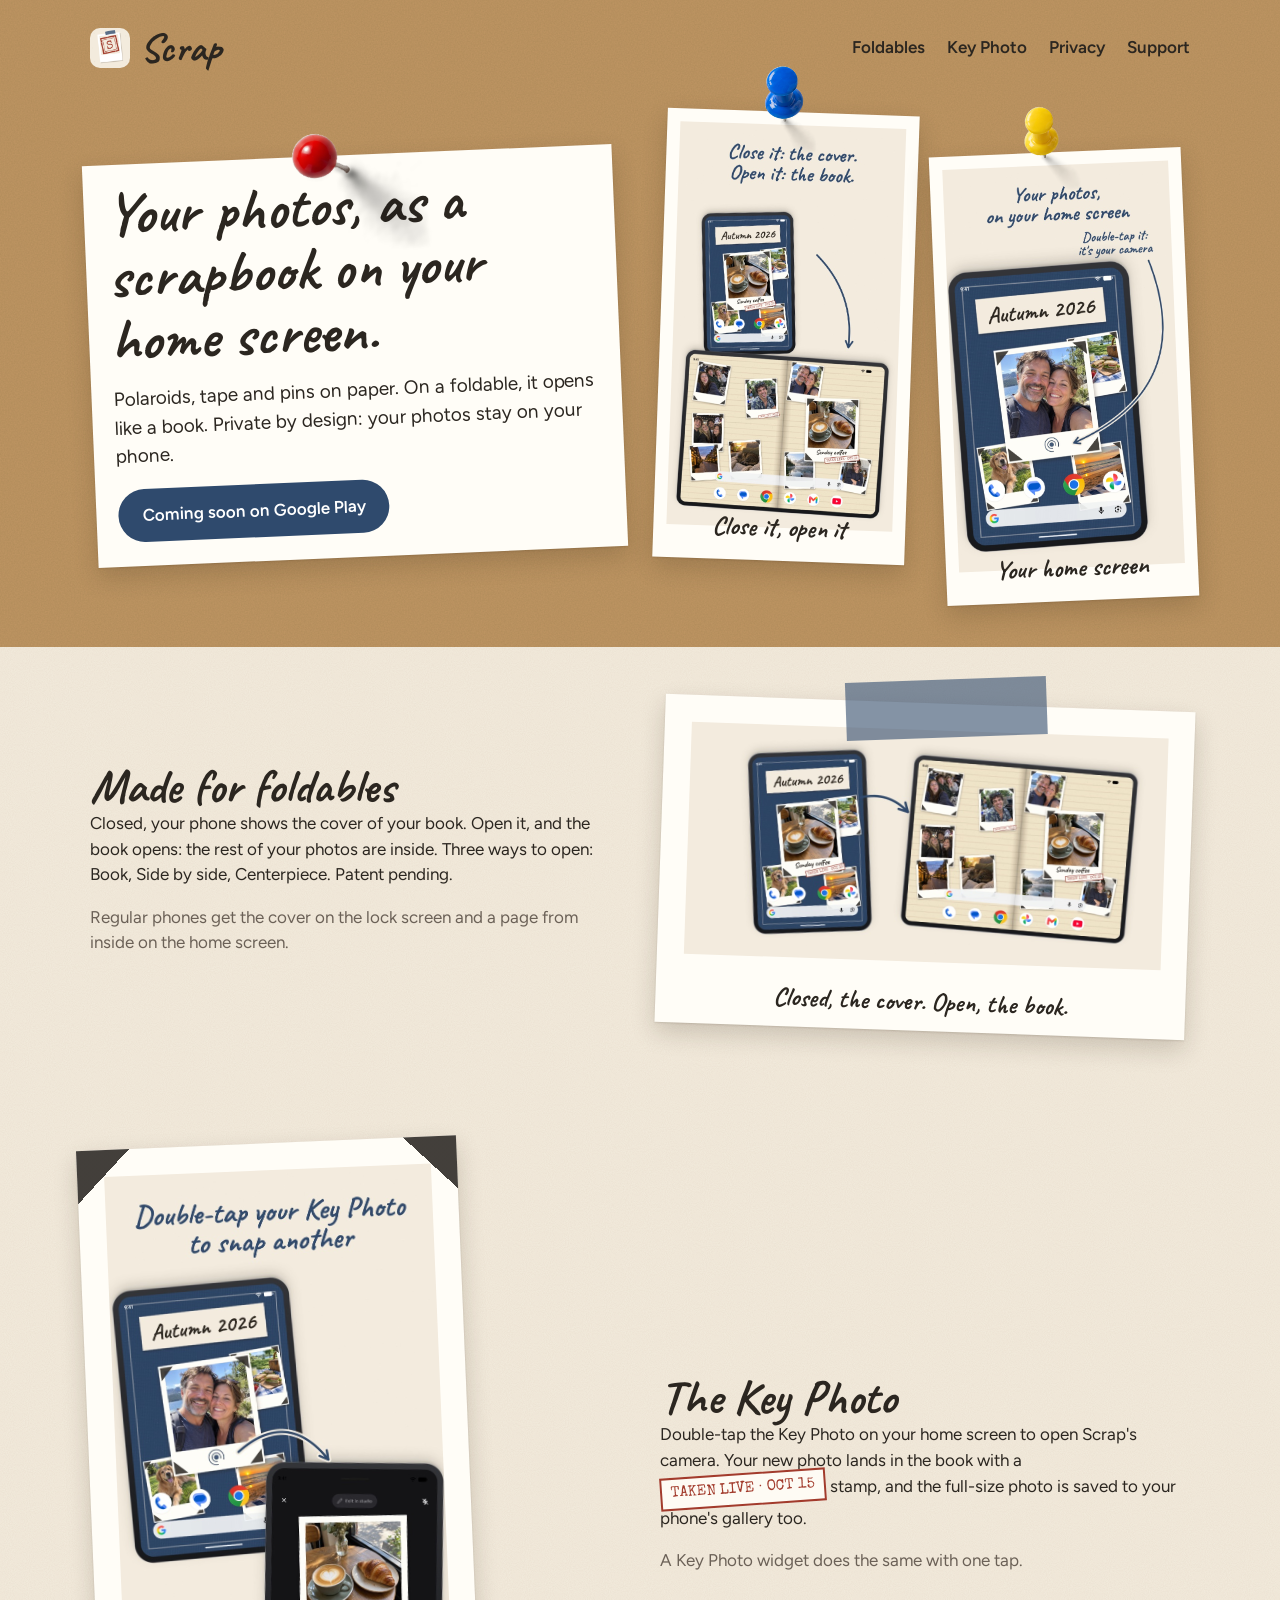
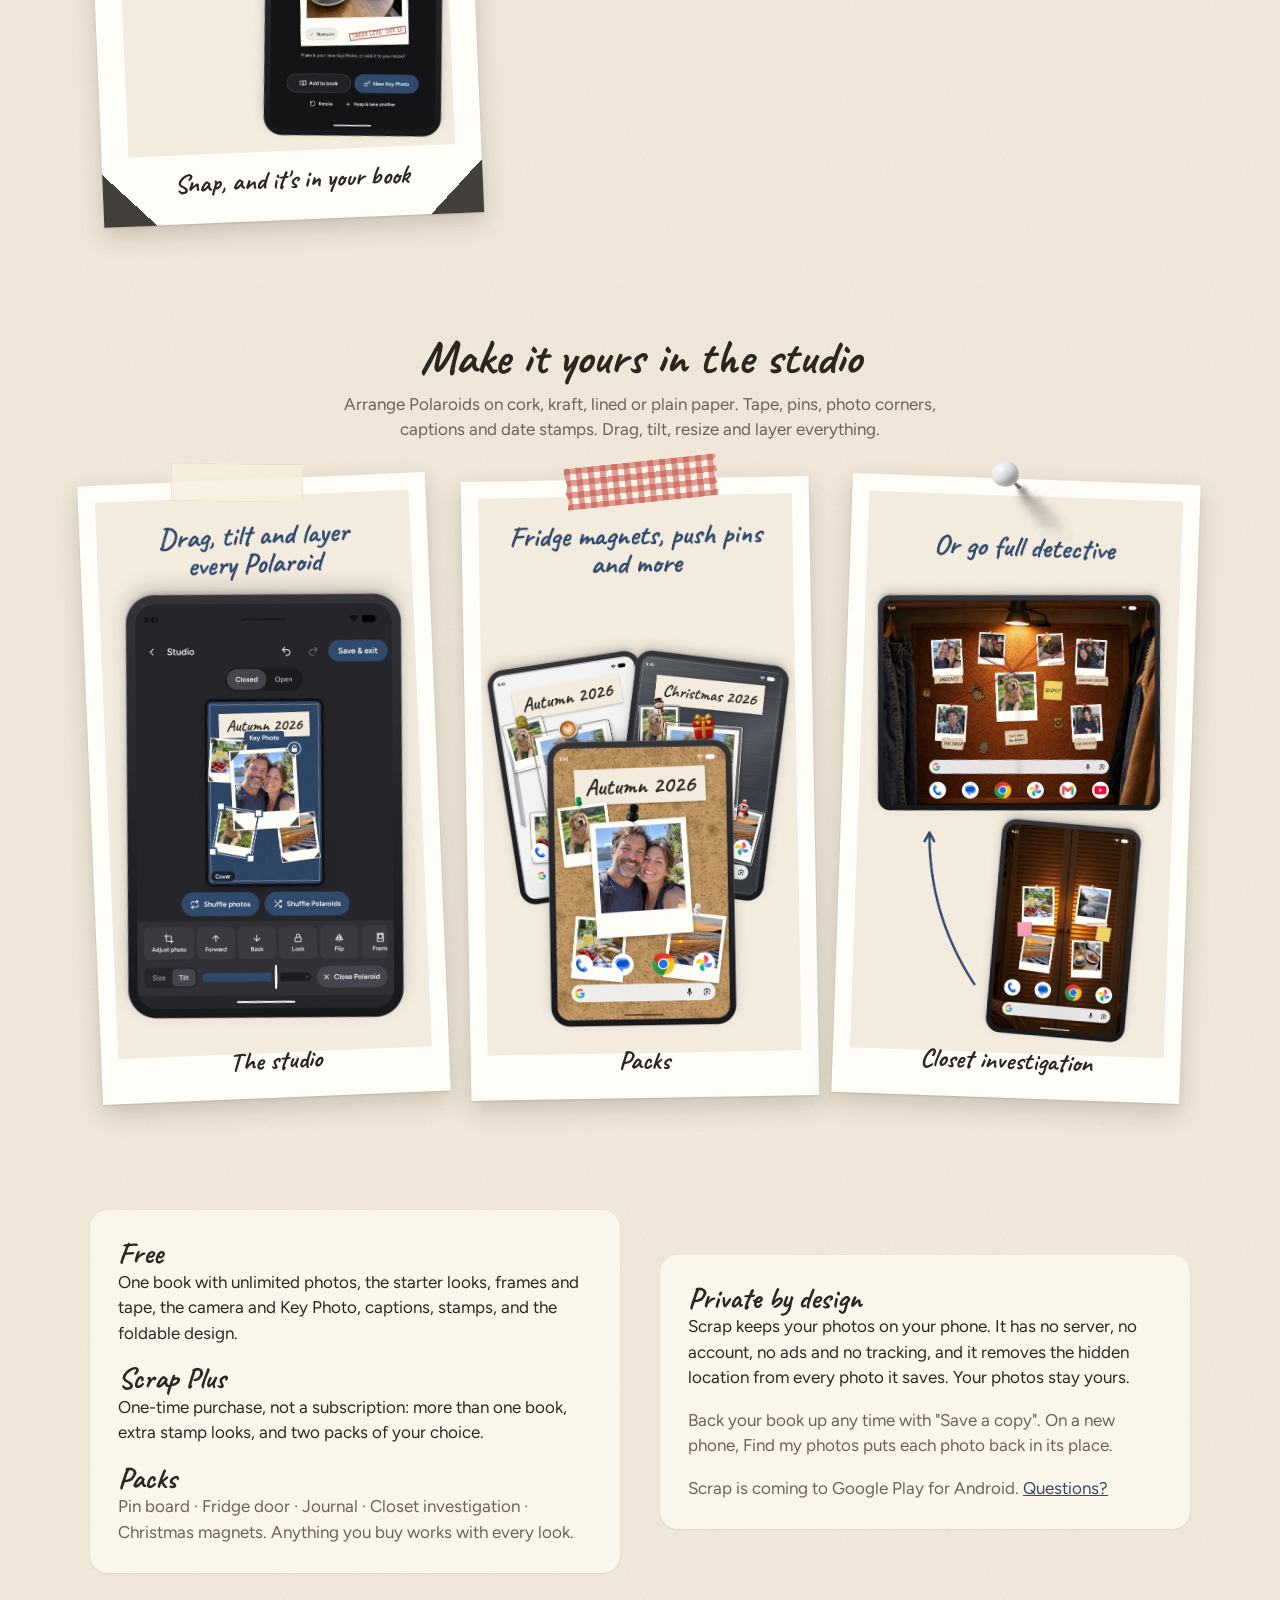
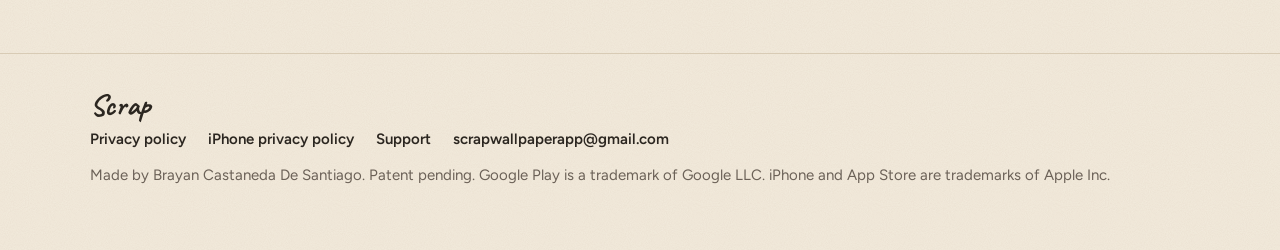
==== commit b1209f90: "Back to "Coming soon" until the founder presses Publish (about 9 PM, 2026-11-09) Reverts ea3c79a for" ====
--- a/index.html
+++ b/index.html
@@ -37,8 +37,8 @@
   <div class="wrap grid2" style="align-items:center;padding-top:16px">
     <div class="polaroid tilt-l" style="padding:18px 22px 24px"><span class="mp" style="--tilt:-1.5deg"><img src="assets/img/pins/red.shadow.png" alt=""><img src="assets/img/pins/red.png" alt=""></span>
       <h1 style="font-size:clamp(40px,5.6vw,60px)">Your photos, as a scrapbook on your home screen.</h1>
-      <p style="font-size:19px;margin:14px 0 18px">Instant prints, tape and pins on paper. On a foldable, it opens like a book. Private by design: your photos stay on your phone.</p>
-      <a class="btn" href="https://play.google.com/store/apps/details?id=app.scrap&amp;referrer=utm_source%3Dwebsite%26utm_medium%3Dorganic%26utm_campaign%3Dscr-web-play">Get it on Google Play</a>
+      <p style="font-size:19px;margin:14px 0 18px">Polaroids, tape and pins on paper. On a foldable, it opens like a book. Private by design: your photos stay on your phone.</p>
+      <a class="btn" href="#coming-soon">Coming soon on Google Play</a>
     </div>
     <div class="hero-shots">
       <div class="polaroid tilt-r"><span class="pp" style="--tilt:1.2deg"><img src="assets/img/pushpins/blue.shadow.png" alt=""><img src="assets/img/pushpins/blue.png" alt=""></span><img src="assets/img/shot-1.jpg" alt="Close it: the cover. Open it: the book." width="675" height="1200"><div class="cap">Close it, open it</div></div>
@@ -69,7 +69,7 @@
 <section class="section" id="studio">
   <div class="wrap">
     <h2 style="text-align:center">Make it yours in the studio</h2>
-    <p class="muted" style="text-align:center;max-width:640px;margin:10px auto 36px">Arrange instant prints on cork, kraft, lined or plain paper. Tape, pins, photo corners, captions and date stamps. Drag, tilt, resize and layer everything.</p>
+    <p class="muted" style="text-align:center;max-width:640px;margin:10px auto 36px">Arrange Polaroids on cork, kraft, lined or plain paper. Tape, pins, photo corners, captions and date stamps. Drag, tilt, resize and layer everything.</p>
     <div class="grid3">
       <div class="polaroid tilt-l"><span class="tp cream" style="--tilt:3deg;--shift:-4%"></span><img src="assets/img/shot-3.jpg" alt="The studio" width="675" height="1200"><div class="cap">The studio</div></div>
       <div class="polaroid tilt-s"><span class="tp washi" style="--tilt:-5deg;--shift:2%"></span><img src="assets/img/shot-7.jpg" alt="Packs: magnets, pins and more" width="675" height="1200"><div class="cap">Packs</div></div>
@@ -83,7 +83,7 @@
       <h3>Free</h3>
       <p>One book with unlimited photos, the starter looks, frames and tape, the camera and Key Photo, captions, stamps, and the foldable design.</p>
       <h3>Scrap Plus</h3>
-      <p>One-time purchase, not a subscription: more than one book, extra stamp looks, your own stickers, and two packs of your choice.</p>
+      <p>One-time purchase, not a subscription: more than one book, extra stamp looks, and two packs of your choice.</p>
       <h3>Packs</h3>
       <p class="muted" style="margin:0">Pin board · Fridge door · Journal · Closet investigation · Christmas magnets. Anything you buy works with every look.</p>
     </div>
@@ -91,7 +91,7 @@
       <h3>Private by design</h3>
       <p>Scrap keeps your photos on your phone. It has no server, no account, no ads and no tracking, and it removes the hidden location from every photo it saves. Your photos stay yours.</p>
       <p class="muted">Back your book up any time with "Save a copy". On a new phone, Find my photos puts each photo back in its place.</p>
-      <p class="muted" style="margin:0">Scrap is on Google Play for Android. <a href="support/">Questions?</a></p>
+      <p class="muted" style="margin:0">Scrap is coming to Google Play for Android. <a href="support/">Questions?</a></p>
     </div>
   </div>
 </section>
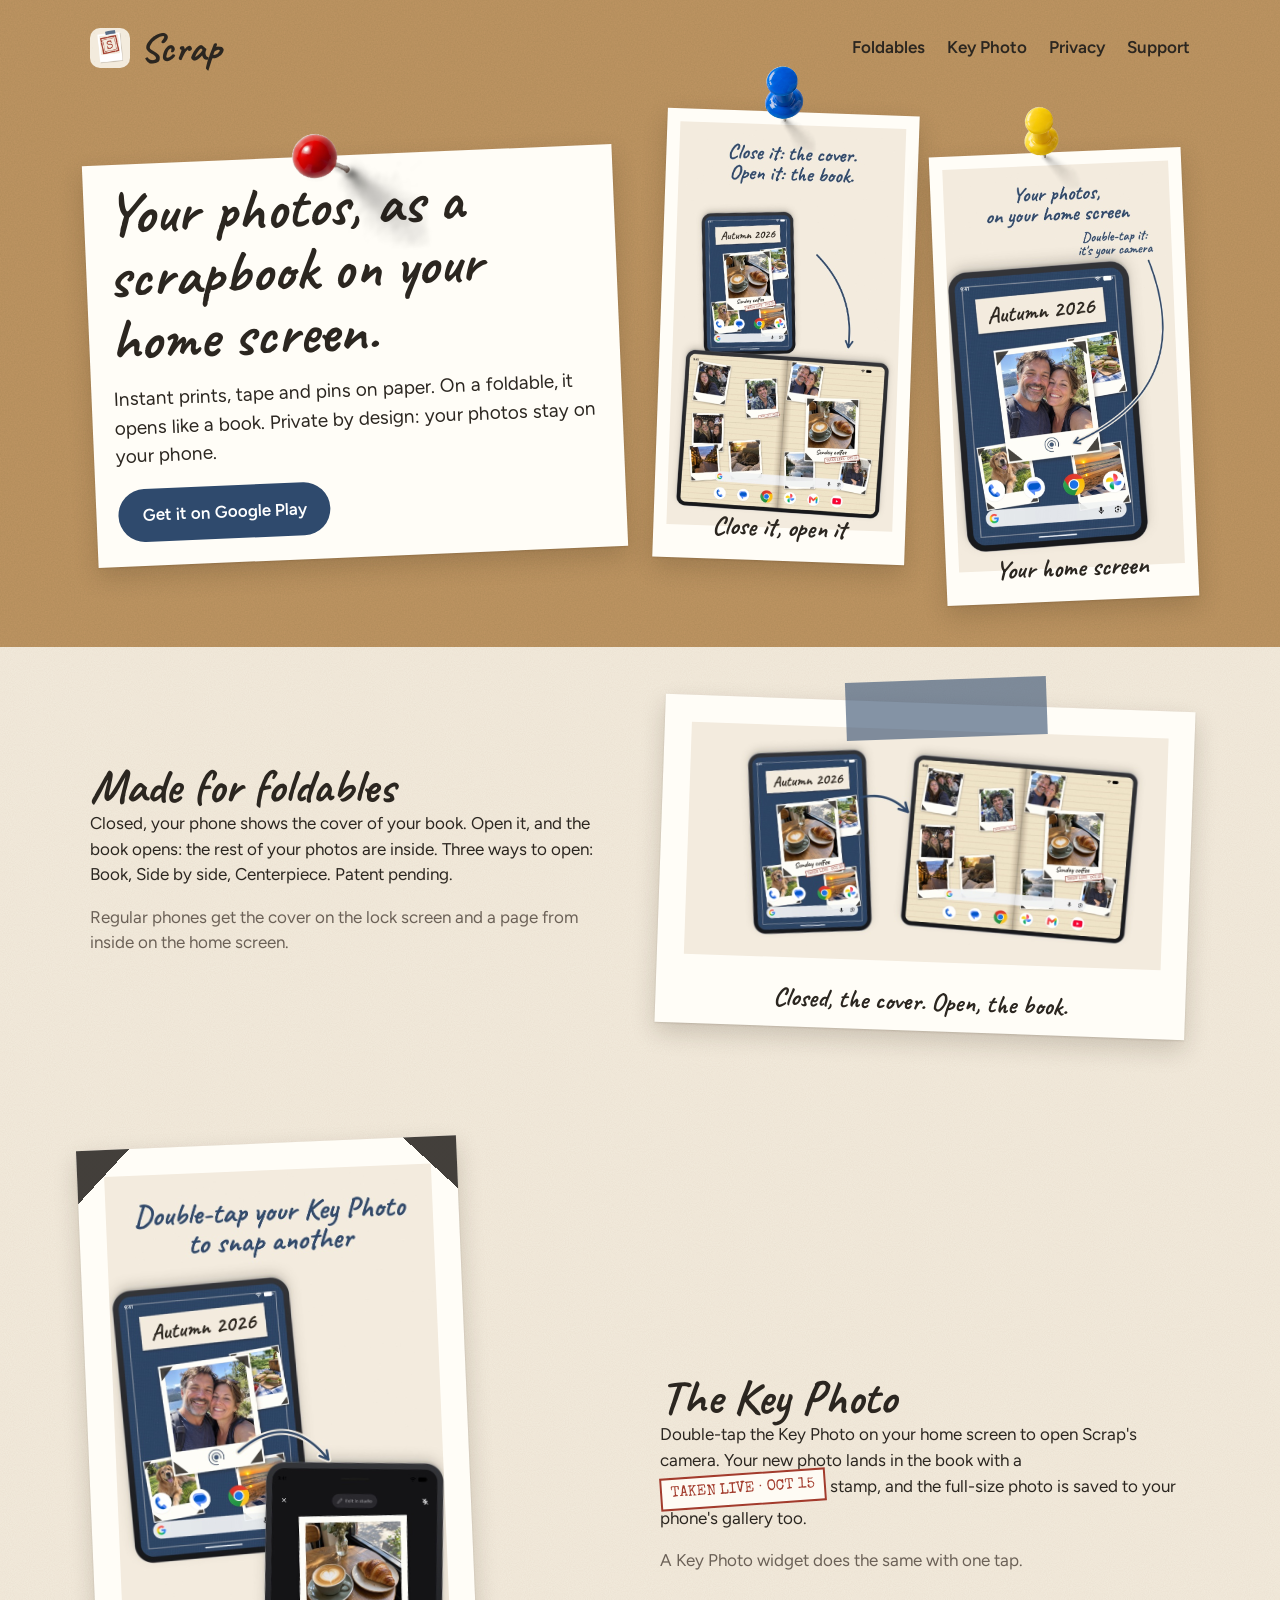
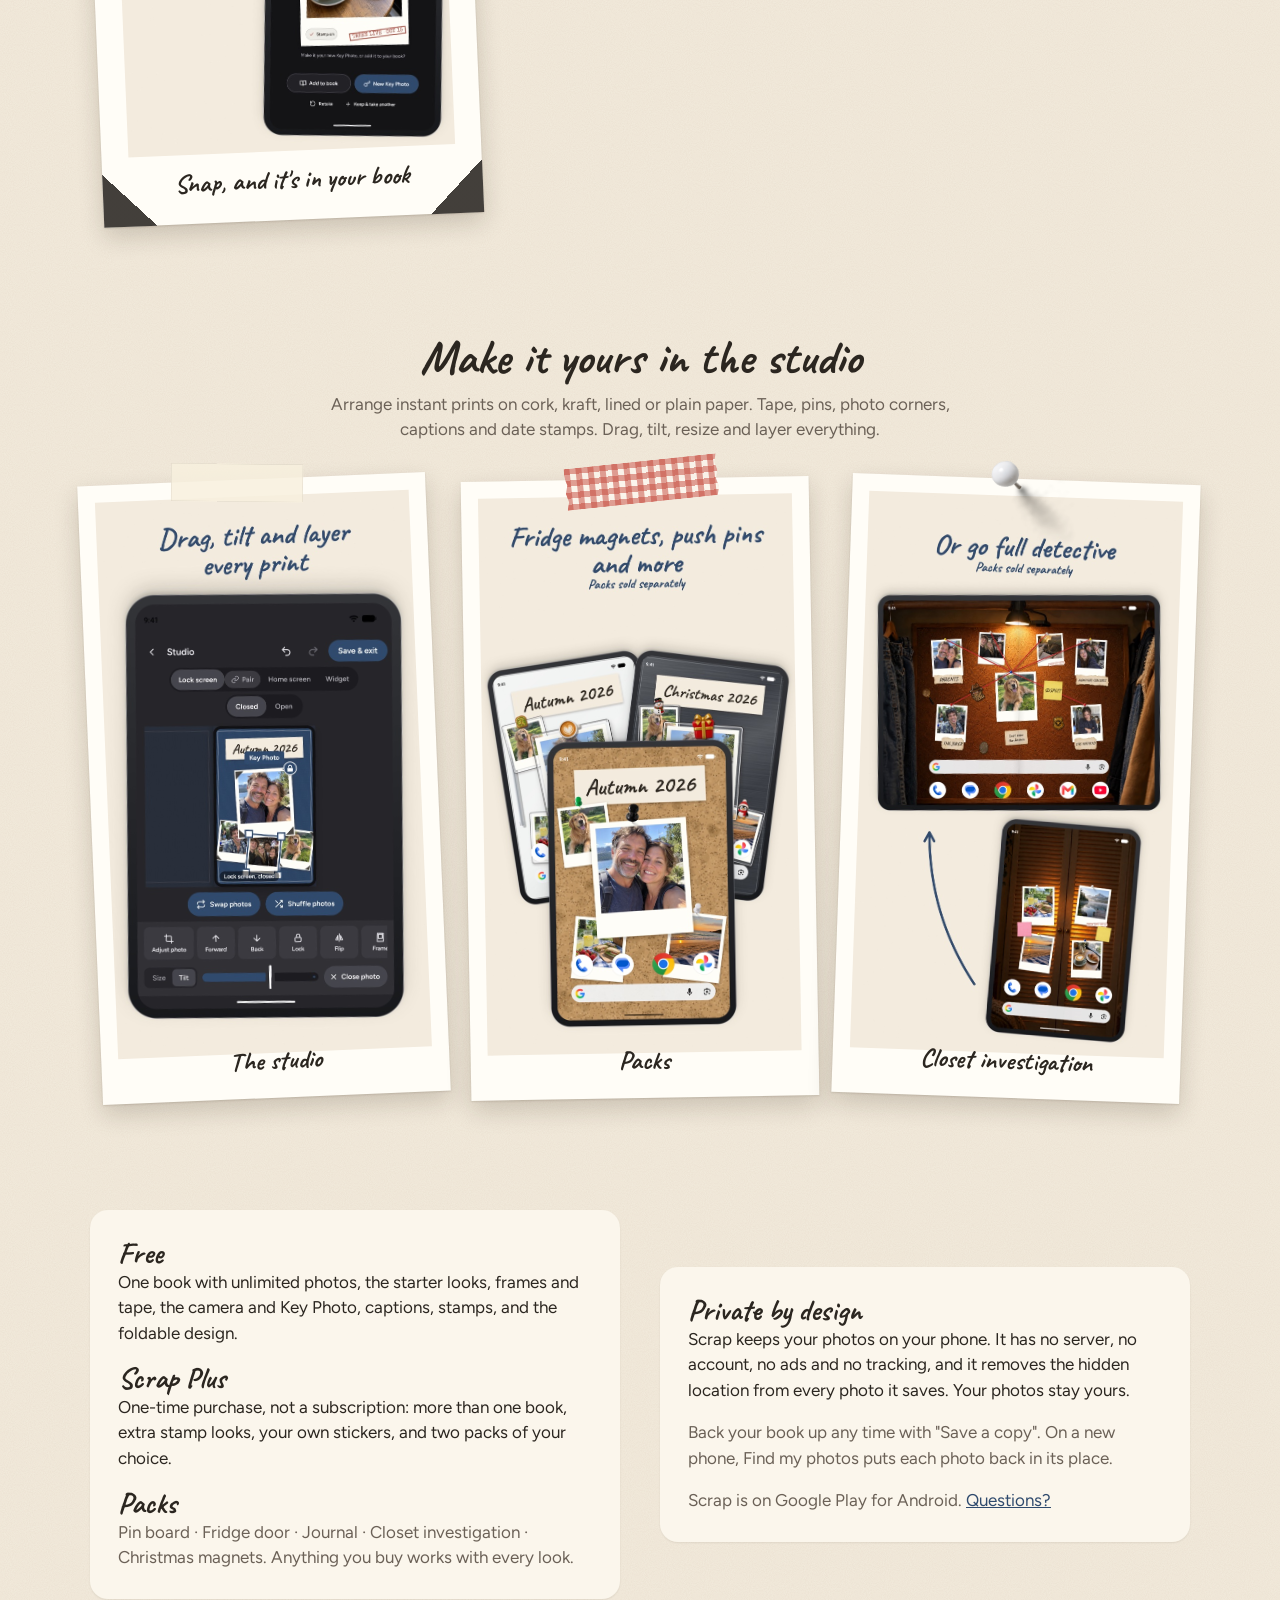
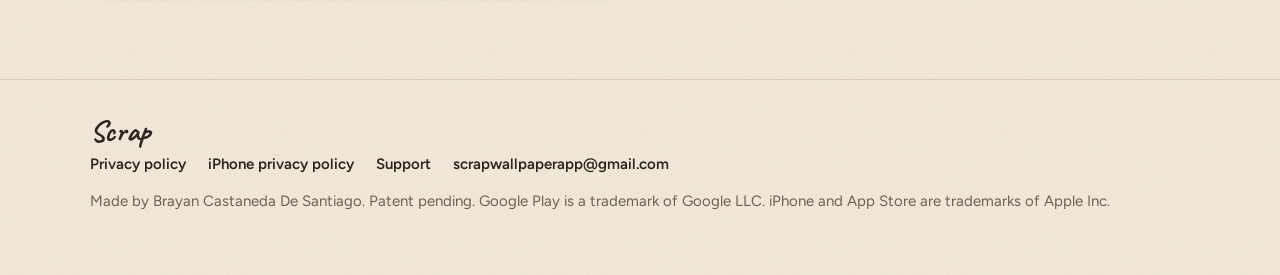
==== commit c1719b91: "Android launch is back up: "Get it on Google Play" (the founder publishes 1.0.3 now, 2026-11-09) Rev" ====
--- a/index.html
+++ b/index.html
@@ -37,8 +37,8 @@
   <div class="wrap grid2" style="align-items:center;padding-top:16px">
     <div class="polaroid tilt-l" style="padding:18px 22px 24px"><span class="mp" style="--tilt:-1.5deg"><img src="assets/img/pins/red.shadow.png" alt=""><img src="assets/img/pins/red.png" alt=""></span>
       <h1 style="font-size:clamp(40px,5.6vw,60px)">Your photos, as a scrapbook on your home screen.</h1>
-      <p style="font-size:19px;margin:14px 0 18px">Polaroids, tape and pins on paper. On a foldable, it opens like a book. Private by design: your photos stay on your phone.</p>
-      <a class="btn" href="#coming-soon">Coming soon on Google Play</a>
+      <p style="font-size:19px;margin:14px 0 18px">Instant prints, tape and pins on paper. On a foldable, it opens like a book. Private by design: your photos stay on your phone.</p>
+      <a class="btn" href="https://play.google.com/store/apps/details?id=app.scrap&amp;referrer=utm_source%3Dwebsite%26utm_medium%3Dorganic%26utm_campaign%3Dscr-web-play">Get it on Google Play</a>
     </div>
     <div class="hero-shots">
       <div class="polaroid tilt-r"><span class="pp" style="--tilt:1.2deg"><img src="assets/img/pushpins/blue.shadow.png" alt=""><img src="assets/img/pushpins/blue.png" alt=""></span><img src="assets/img/shot-1.jpg" alt="Close it: the cover. Open it: the book." width="675" height="1200"><div class="cap">Close it, open it</div></div>
@@ -69,7 +69,7 @@
 <section class="section" id="studio">
   <div class="wrap">
     <h2 style="text-align:center">Make it yours in the studio</h2>
-    <p class="muted" style="text-align:center;max-width:640px;margin:10px auto 36px">Arrange Polaroids on cork, kraft, lined or plain paper. Tape, pins, photo corners, captions and date stamps. Drag, tilt, resize and layer everything.</p>
+    <p class="muted" style="text-align:center;max-width:640px;margin:10px auto 36px">Arrange instant prints on cork, kraft, lined or plain paper. Tape, pins, photo corners, captions and date stamps. Drag, tilt, resize and layer everything.</p>
     <div class="grid3">
       <div class="polaroid tilt-l"><span class="tp cream" style="--tilt:3deg;--shift:-4%"></span><img src="assets/img/shot-3.jpg" alt="The studio" width="675" height="1200"><div class="cap">The studio</div></div>
       <div class="polaroid tilt-s"><span class="tp washi" style="--tilt:-5deg;--shift:2%"></span><img src="assets/img/shot-7.jpg" alt="Packs: magnets, pins and more" width="675" height="1200"><div class="cap">Packs</div></div>
@@ -83,7 +83,7 @@
       <h3>Free</h3>
       <p>One book with unlimited photos, the starter looks, frames and tape, the camera and Key Photo, captions, stamps, and the foldable design.</p>
       <h3>Scrap Plus</h3>
-      <p>One-time purchase, not a subscription: more than one book, extra stamp looks, and two packs of your choice.</p>
+      <p>One-time purchase, not a subscription: more than one book, extra stamp looks, your own stickers, and two packs of your choice.</p>
       <h3>Packs</h3>
       <p class="muted" style="margin:0">Pin board · Fridge door · Journal · Closet investigation · Christmas magnets. Anything you buy works with every look.</p>
     </div>
@@ -91,7 +91,7 @@
       <h3>Private by design</h3>
       <p>Scrap keeps your photos on your phone. It has no server, no account, no ads and no tracking, and it removes the hidden location from every photo it saves. Your photos stay yours.</p>
       <p class="muted">Back your book up any time with "Save a copy". On a new phone, Find my photos puts each photo back in its place.</p>
-      <p class="muted" style="margin:0">Scrap is coming to Google Play for Android. <a href="support/">Questions?</a></p>
+      <p class="muted" style="margin:0">Scrap is on Google Play for Android. <a href="support/">Questions?</a></p>
     </div>
   </div>
 </section>
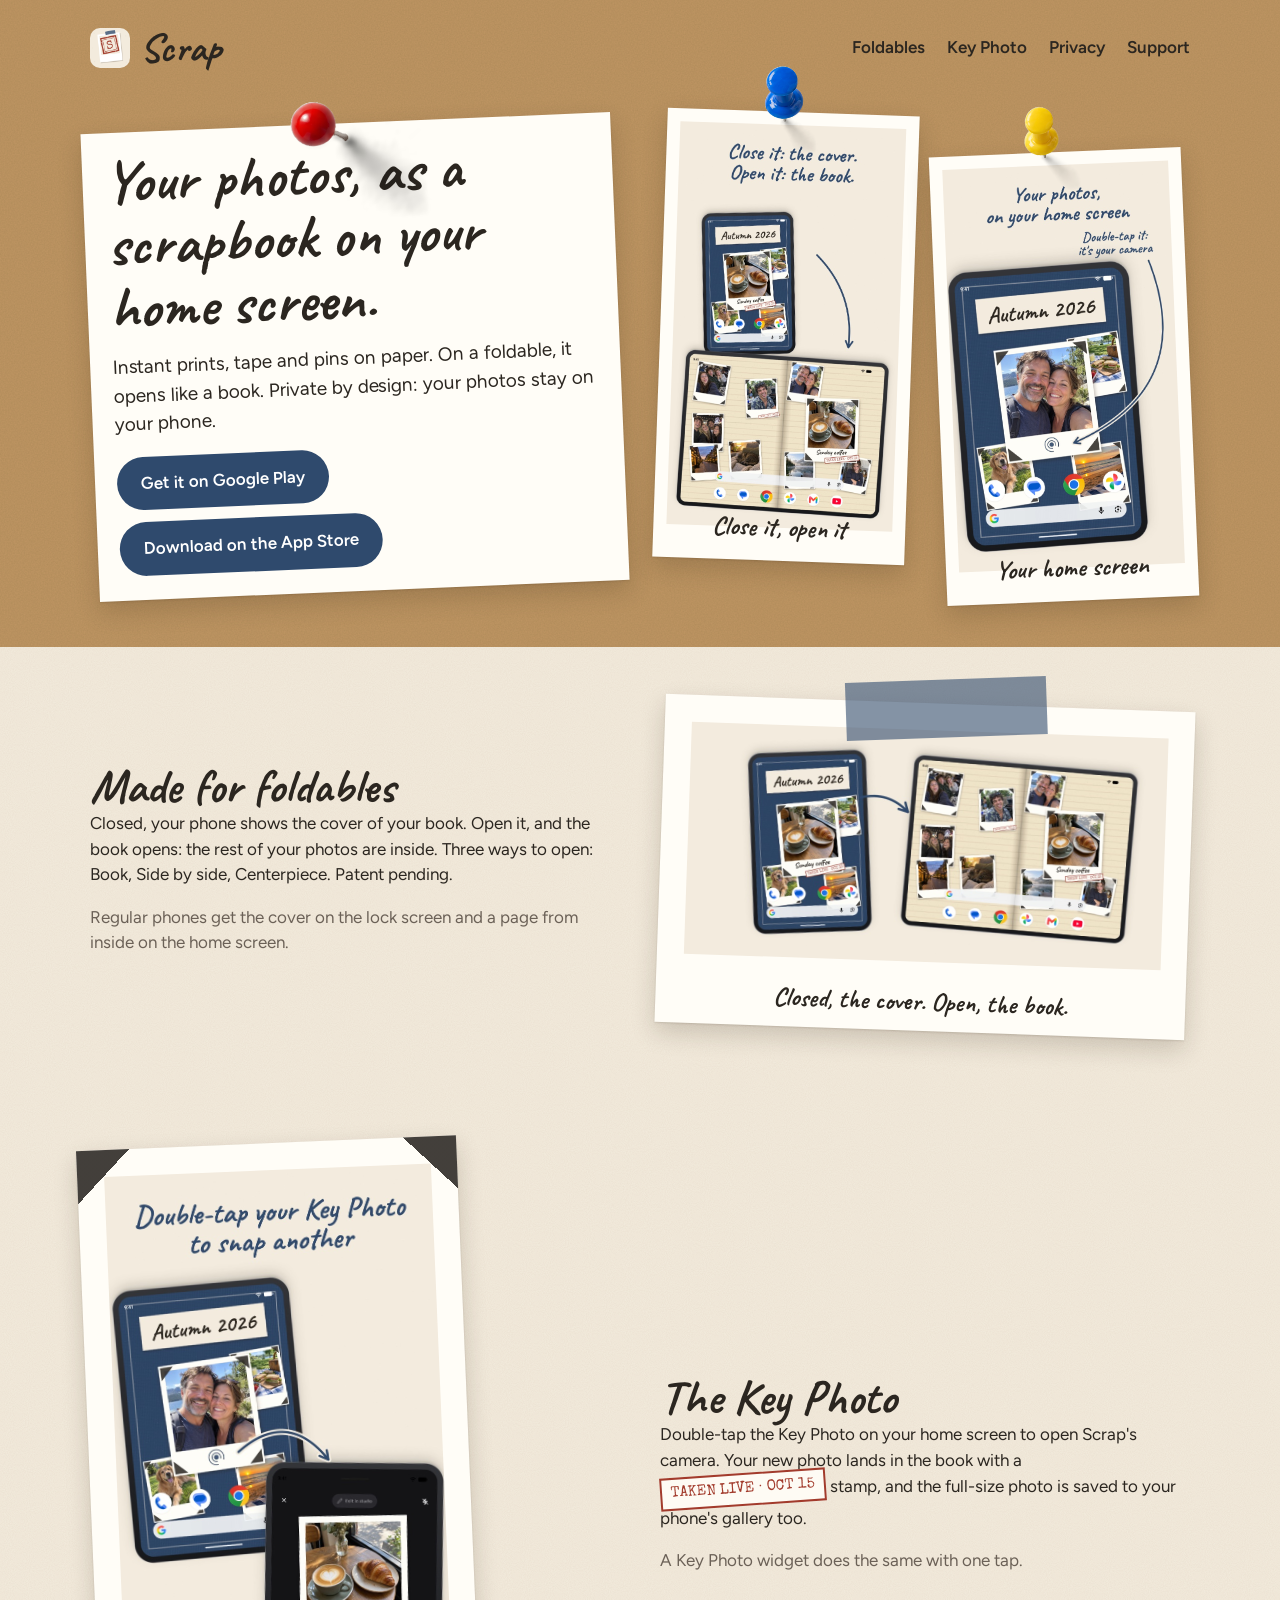
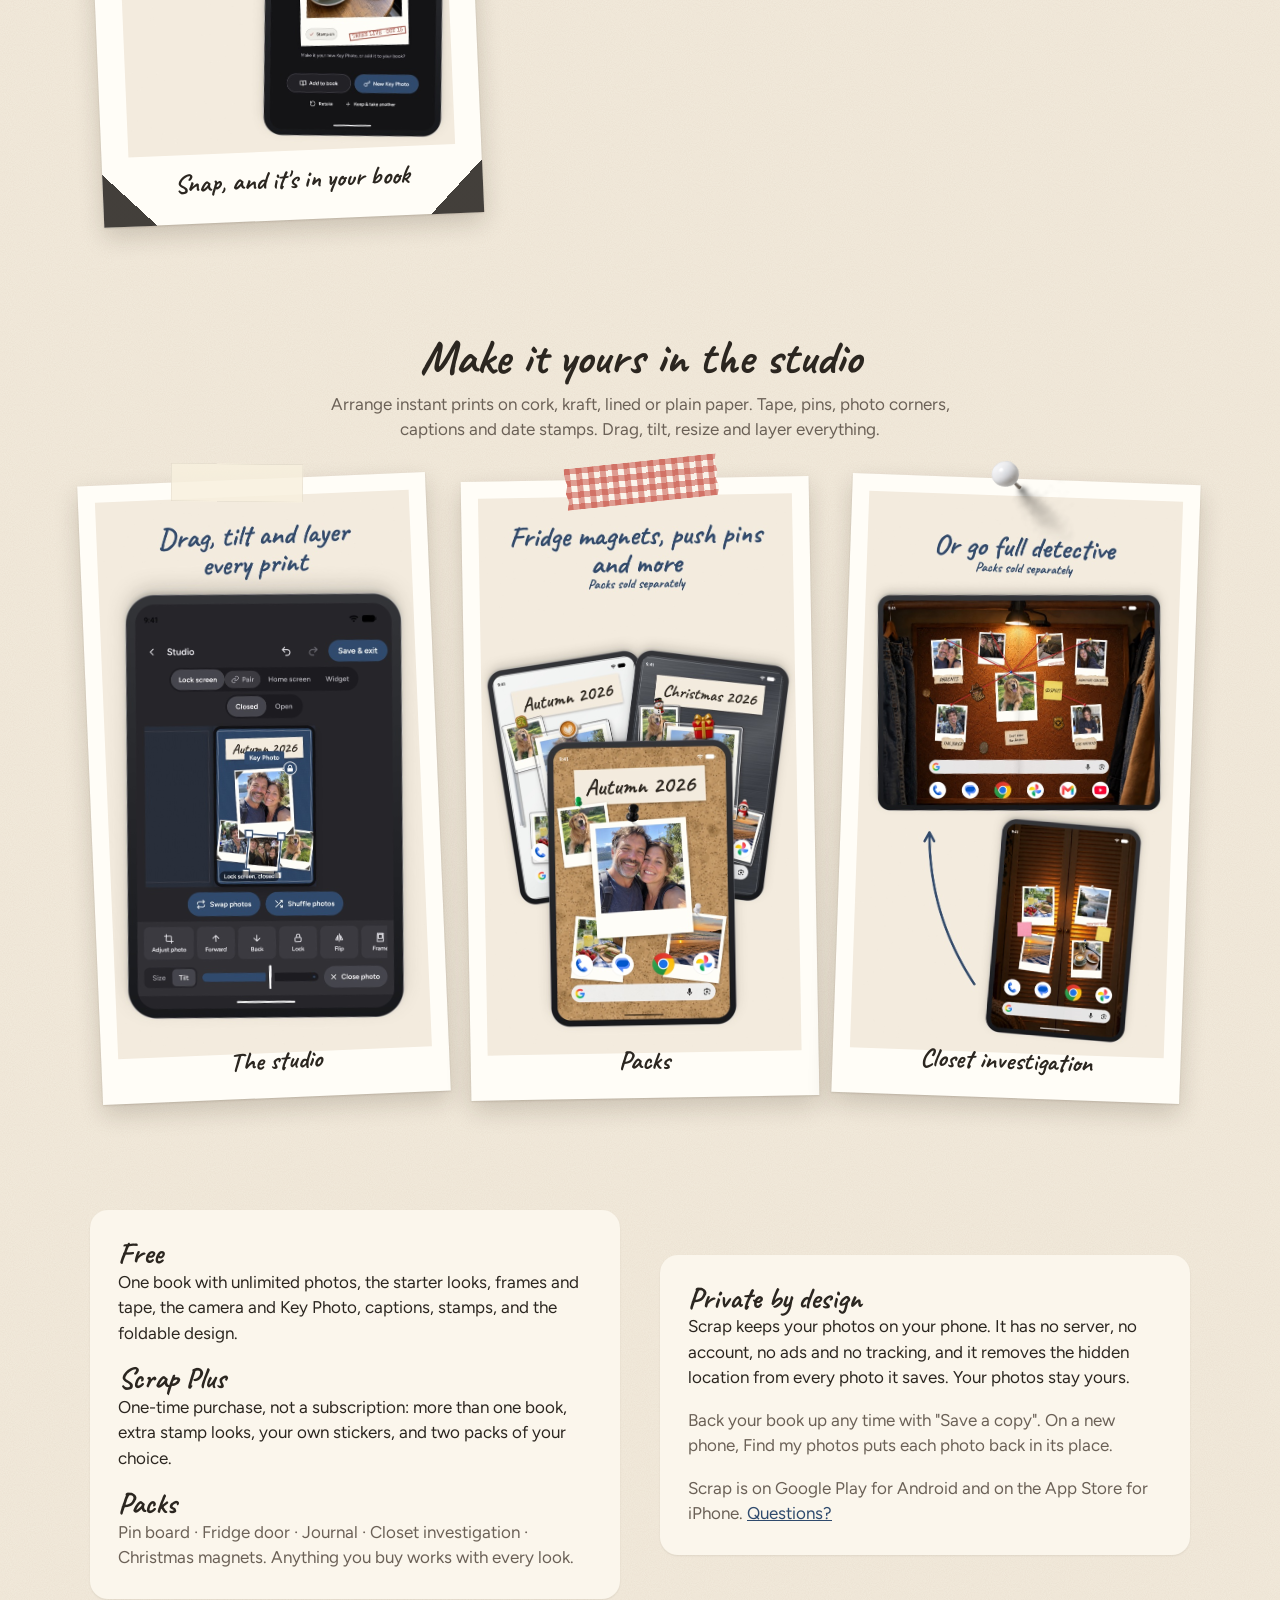
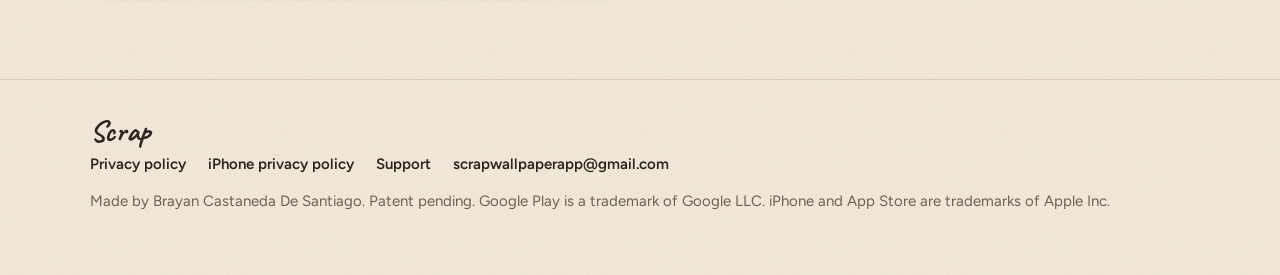
==== commit d0e4b0d1: "iPhone is live: "Download on the App Store" next to Google Play, and the home page mentions the App " ====
--- a/index.html
+++ b/index.html
@@ -38,7 +38,10 @@
     <div class="polaroid tilt-l" style="padding:18px 22px 24px"><span class="mp" style="--tilt:-1.5deg"><img src="assets/img/pins/red.shadow.png" alt=""><img src="assets/img/pins/red.png" alt=""></span>
       <h1 style="font-size:clamp(40px,5.6vw,60px)">Your photos, as a scrapbook on your home screen.</h1>
       <p style="font-size:19px;margin:14px 0 18px">Instant prints, tape and pins on paper. On a foldable, it opens like a book. Private by design: your photos stay on your phone.</p>
-      <a class="btn" href="https://play.google.com/store/apps/details?id=app.scrap&amp;referrer=utm_source%3Dwebsite%26utm_medium%3Dorganic%26utm_campaign%3Dscr-web-play">Get it on Google Play</a>
+      <div style="display:flex;flex-wrap:wrap;gap:12px">
+        <a class="btn" href="https://play.google.com/store/apps/details?id=app.scrap&amp;referrer=utm_source%3Dwebsite%26utm_medium%3Dorganic%26utm_campaign%3Dscr-web-play">Get it on Google Play</a>
+        <a class="btn" href="https://apps.apple.com/app/scrap-scrapbook-wallpaper/id6828555224">Download on the App Store</a>
+      </div>
     </div>
     <div class="hero-shots">
       <div class="polaroid tilt-r"><span class="pp" style="--tilt:1.2deg"><img src="assets/img/pushpins/blue.shadow.png" alt=""><img src="assets/img/pushpins/blue.png" alt=""></span><img src="assets/img/shot-1.jpg" alt="Close it: the cover. Open it: the book." width="675" height="1200"><div class="cap">Close it, open it</div></div>
@@ -91,7 +94,7 @@
       <h3>Private by design</h3>
       <p>Scrap keeps your photos on your phone. It has no server, no account, no ads and no tracking, and it removes the hidden location from every photo it saves. Your photos stay yours.</p>
       <p class="muted">Back your book up any time with "Save a copy". On a new phone, Find my photos puts each photo back in its place.</p>
-      <p class="muted" style="margin:0">Scrap is on Google Play for Android. <a href="support/">Questions?</a></p>
+      <p class="muted" style="margin:0">Scrap is on Google Play for Android and on the App Store for iPhone. <a href="support/">Questions?</a></p>
     </div>
   </div>
 </section>
